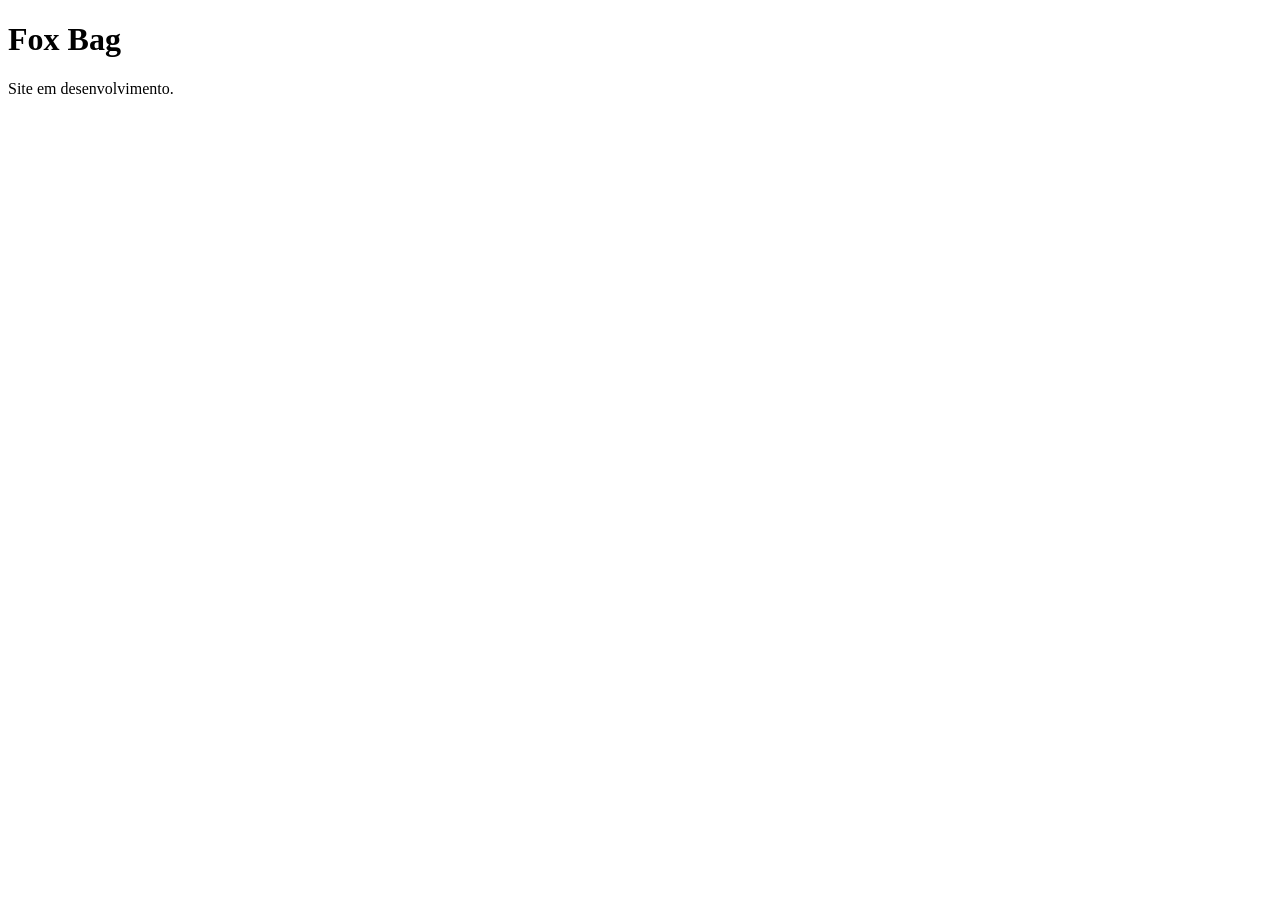
==== index.html @ 2560891e "Initialize Fox Bag website" ====
<!doctype html><html lang='pt-BR'><head><meta charset='utf-8'><meta name='viewport' content='width=device-width,initial-scale=1'><title>Fox Bag</title></head><body><h1>Fox Bag</h1><p>Site em desenvolvimento.</p></body></html>
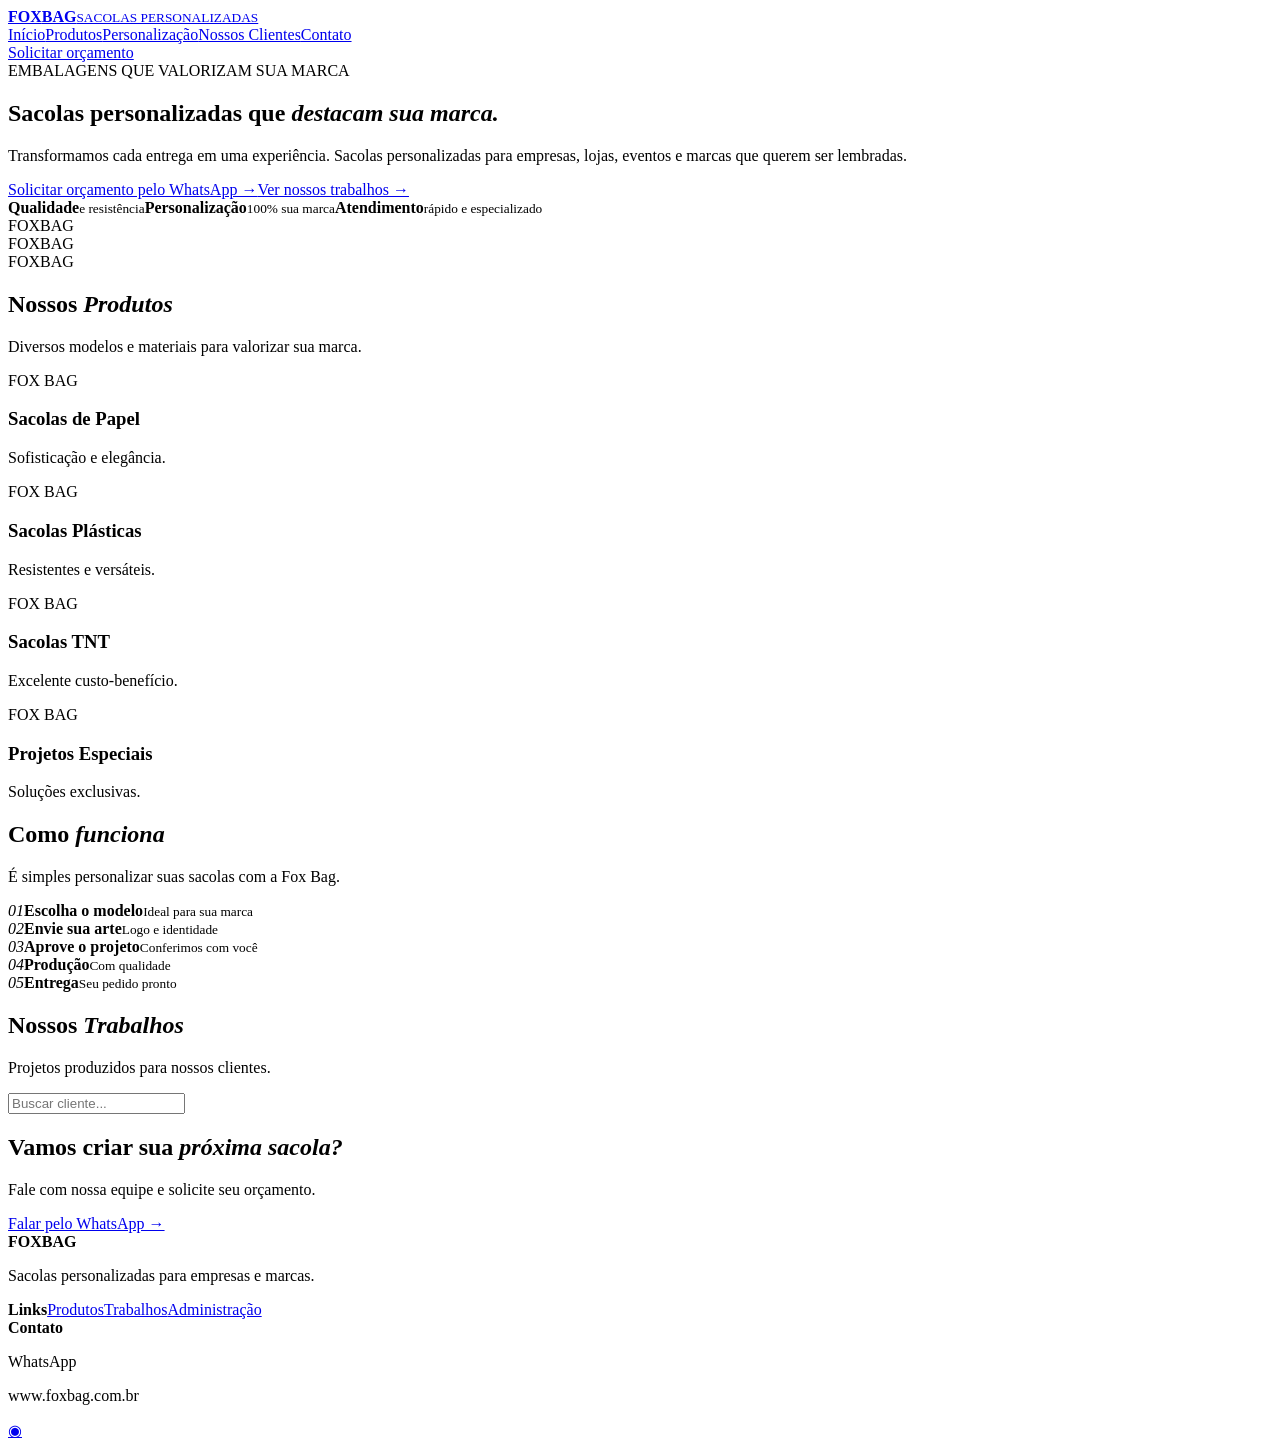
==== commit 80ae9506: "Build Fox Bag public website" ====
--- a/index.html
+++ b/index.html
@@ -1 +1 @@
-<!doctype html><html lang='pt-BR'><head><meta charset='utf-8'><meta name='viewport' content='width=device-width,initial-scale=1'><title>Fox Bag</title></head><body><h1>Fox Bag</h1><p>Site em desenvolvimento.</p></body></html>+<!doctype html><html lang="pt-BR"><head><meta charset="UTF-8"><meta name="viewport" content="width=device-width,initial-scale=1"><meta name="description" content="Fox Bag - Sacolas personalizadas"><title>Fox Bag | Sacolas Personalizadas</title><link rel="stylesheet" href="style.css"></head><body><header><a class="logo" href="#inicio"><b>FOX<span>BAG</span></b><small>SACOLAS PERSONALIZADAS</small></a><nav><a href="#inicio">Início</a><a href="#produtos">Produtos</a><a href="#processo">Personalização</a><a href="#portfolio">Nossos Clientes</a><a href="#contato">Contato</a></nav><a class="btn orange wa" href="#">Solicitar orçamento</a></header><main><section class="hero" id="inicio"><div><div class="eyebrow">EMBALAGENS QUE VALORIZAM SUA MARCA</div><h1>Sacolas personalizadas que <em>destacam sua marca.</em></h1><p>Transformamos cada entrega em uma experiência. Sacolas personalizadas para empresas, lojas, eventos e marcas que querem ser lembradas.</p><div class="actions"><a class="btn orange wa" href="#">Solicitar orçamento pelo WhatsApp →</a><a class="btn outline" href="#portfolio">Ver nossos trabalhos →</a></div><div class="features"><span><b>Qualidade</b><small>e resistência</small></span><span><b>Personalização</b><small>100% sua marca</small></span><span><b>Atendimento</b><small>rápido e especializado</small></span></div></div><div class="visual"><div class="bag kraft">FOX<span>BAG</span></div><div class="bag black">FOX<span>BAG</span></div><div class="bag white">FOX<span>BAG</span></div></div></section><section class="section" id="produtos"><h2>Nossos <em>Produtos</em></h2><p class="muted">Diversos modelos e materiais para valorizar sua marca.</p><div class="cards"><article><div class="product paper">FOX BAG</div><h3>Sacolas de Papel</h3><p>Sofisticação e elegância.</p></article><article><div class="product plastic">FOX BAG</div><h3>Sacolas Plásticas</h3><p>Resistentes e versáteis.</p></article><article><div class="product tnt">FOX BAG</div><h3>Sacolas TNT</h3><p>Excelente custo-benefício.</p></article><article><div class="product special">FOX BAG</div><h3>Projetos Especiais</h3><p>Soluções exclusivas.</p></article></div></section><section class="process" id="processo"><h2>Como <em>funciona</em></h2><p>É simples personalizar suas sacolas com a Fox Bag.</p><div class="steps"><div><i>01</i><b>Escolha o modelo</b><small>Ideal para sua marca</small></div><div><i>02</i><b>Envie sua arte</b><small>Logo e identidade</small></div><div><i>03</i><b>Aprove o projeto</b><small>Conferimos com você</small></div><div><i>04</i><b>Produção</b><small>Com qualidade</small></div><div><i>05</i><b>Entrega</b><small>Seu pedido pronto</small></div></div></section><section class="section" id="portfolio"><div class="title-row"><div><h2>Nossos <em>Trabalhos</em></h2><p class="muted">Projetos produzidos para nossos clientes.</p></div><input id="search" placeholder="Buscar cliente..."></div><div class="portfolio" id="works"></div></section><section class="cta"><div><h2>Vamos criar sua <em>próxima sacola?</em></h2><p>Fale com nossa equipe e solicite seu orçamento.</p></div><a class="btn green wa" href="#">Falar pelo WhatsApp →</a></section></main><footer id="contato"><div><div class="logo footer-logo"><b>FOX<span>BAG</span></b></div><p>Sacolas personalizadas para empresas e marcas.</p></div><div><b>Links</b><a href="#produtos">Produtos</a><a href="#portfolio">Trabalhos</a><a href="admin.html">Administração</a></div><div><b>Contato</b><p>WhatsApp</p><p>www.foxbag.com.br</p></div></footer><a class="float wa" href="#">◉</a><script src="script.js"></script></body></html>
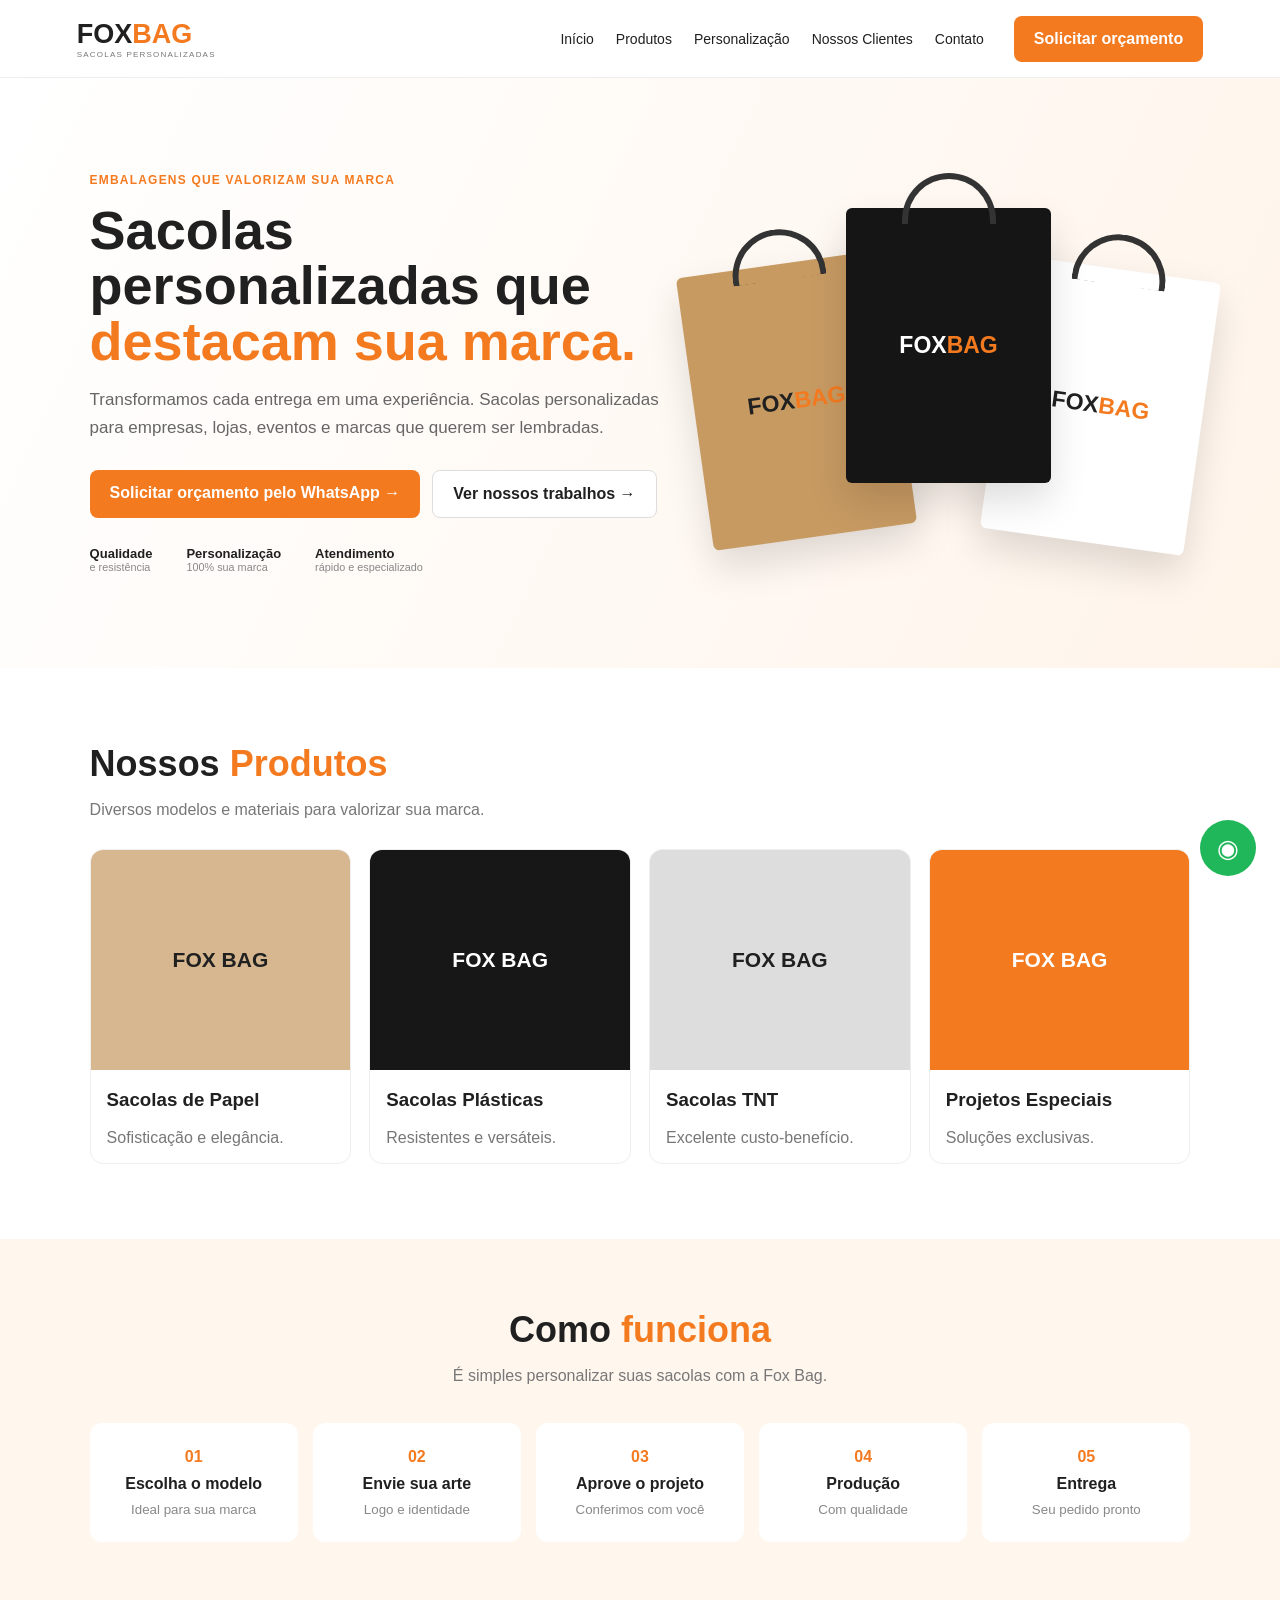
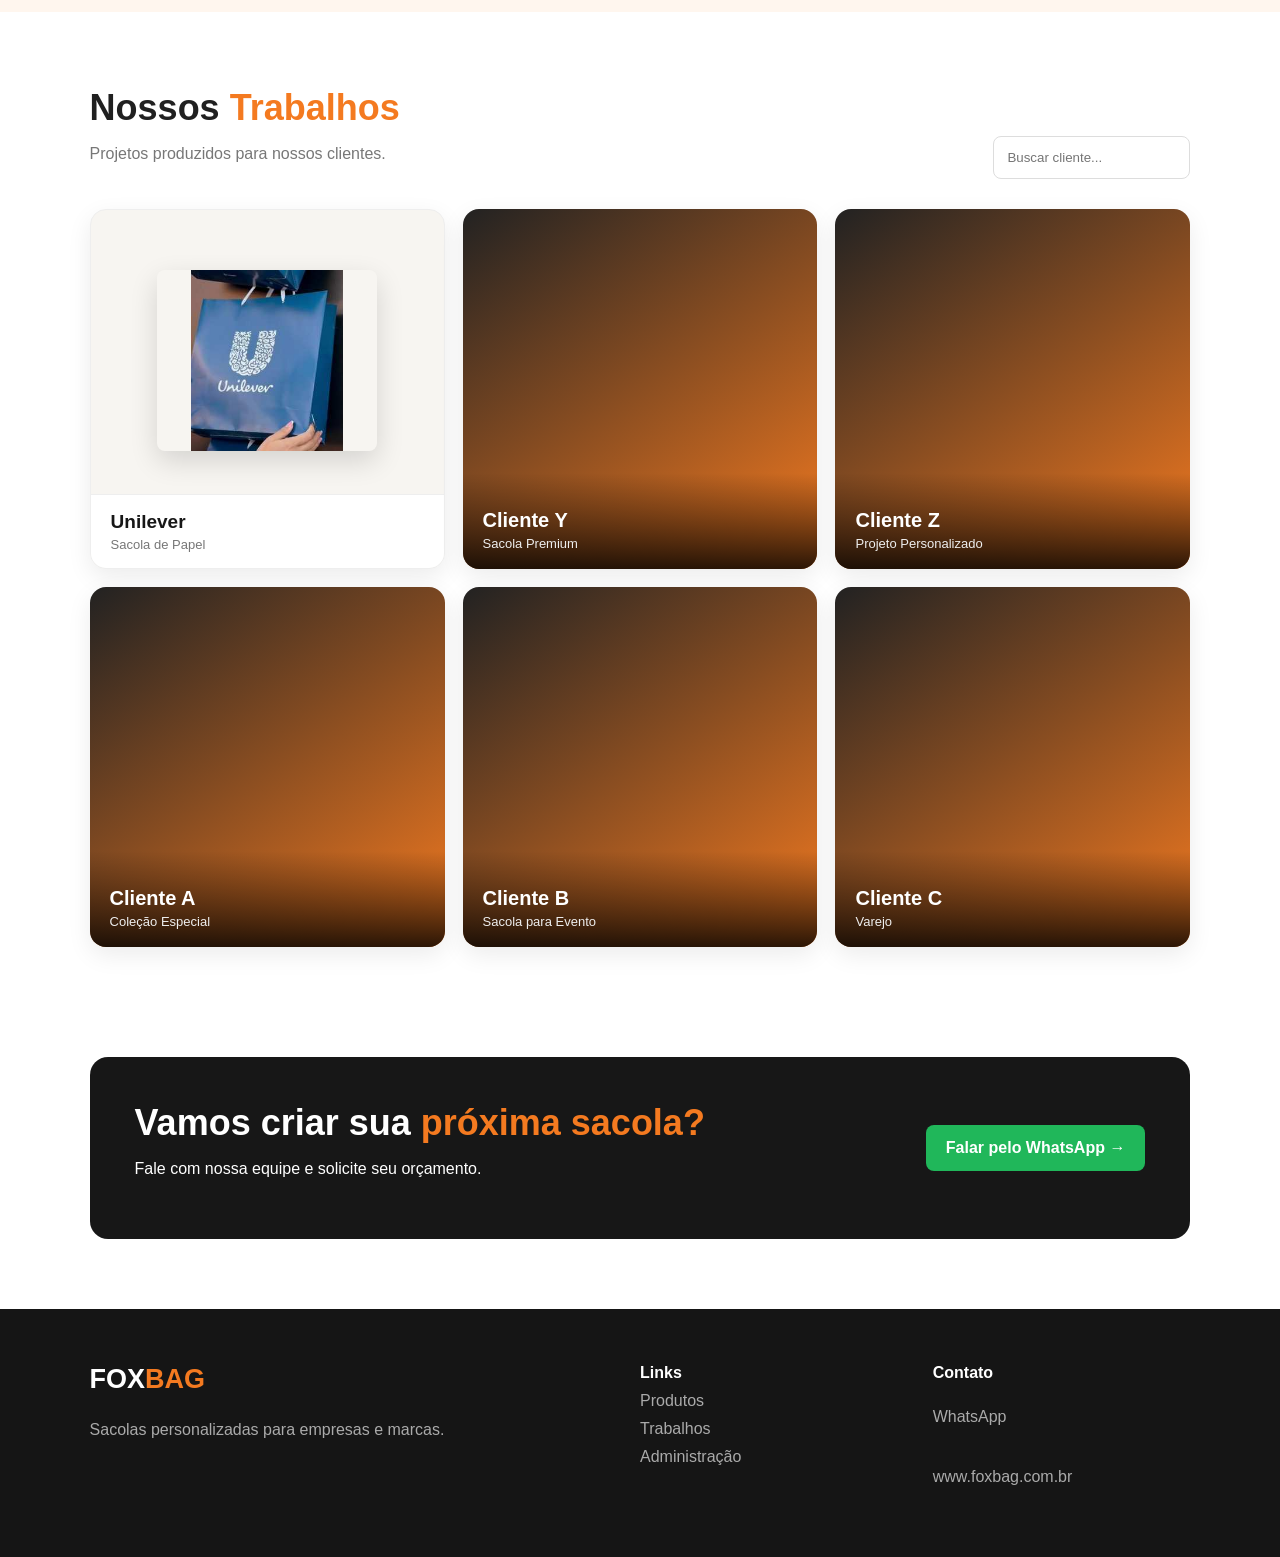
==== commit eb78e6e9: "Refresh portfolio asset cache" ====
--- a/index.html
+++ b/index.html
@@ -1 +1 @@
-<!doctype html><html lang="pt-BR"><head><meta charset="UTF-8"><meta name="viewport" content="width=device-width,initial-scale=1"><meta name="description" content="Fox Bag - Sacolas personalizadas"><title>Fox Bag | Sacolas Personalizadas</title><link rel="stylesheet" href="style.css"></head><body><header><a class="logo" href="#inicio"><b>FOX<span>BAG</span></b><small>SACOLAS PERSONALIZADAS</small></a><nav><a href="#inicio">Início</a><a href="#produtos">Produtos</a><a href="#processo">Personalização</a><a href="#portfolio">Nossos Clientes</a><a href="#contato">Contato</a></nav><a class="btn orange wa" href="#">Solicitar orçamento</a></header><main><section class="hero" id="inicio"><div><div class="eyebrow">EMBALAGENS QUE VALORIZAM SUA MARCA</div><h1>Sacolas personalizadas que <em>destacam sua marca.</em></h1><p>Transformamos cada entrega em uma experiência. Sacolas personalizadas para empresas, lojas, eventos e marcas que querem ser lembradas.</p><div class="actions"><a class="btn orange wa" href="#">Solicitar orçamento pelo WhatsApp →</a><a class="btn outline" href="#portfolio">Ver nossos trabalhos →</a></div><div class="features"><span><b>Qualidade</b><small>e resistência</small></span><span><b>Personalização</b><small>100% sua marca</small></span><span><b>Atendimento</b><small>rápido e especializado</small></span></div></div><div class="visual"><div class="bag kraft">FOX<span>BAG</span></div><div class="bag black">FOX<span>BAG</span></div><div class="bag white">FOX<span>BAG</span></div></div></section><section class="section" id="produtos"><h2>Nossos <em>Produtos</em></h2><p class="muted">Diversos modelos e materiais para valorizar sua marca.</p><div class="cards"><article><div class="product paper">FOX BAG</div><h3>Sacolas de Papel</h3><p>Sofisticação e elegância.</p></article><article><div class="product plastic">FOX BAG</div><h3>Sacolas Plásticas</h3><p>Resistentes e versáteis.</p></article><article><div class="product tnt">FOX BAG</div><h3>Sacolas TNT</h3><p>Excelente custo-benefício.</p></article><article><div class="product special">FOX BAG</div><h3>Projetos Especiais</h3><p>Soluções exclusivas.</p></article></div></section><section class="process" id="processo"><h2>Como <em>funciona</em></h2><p>É simples personalizar suas sacolas com a Fox Bag.</p><div class="steps"><div><i>01</i><b>Escolha o modelo</b><small>Ideal para sua marca</small></div><div><i>02</i><b>Envie sua arte</b><small>Logo e identidade</small></div><div><i>03</i><b>Aprove o projeto</b><small>Conferimos com você</small></div><div><i>04</i><b>Produção</b><small>Com qualidade</small></div><div><i>05</i><b>Entrega</b><small>Seu pedido pronto</small></div></div></section><section class="section" id="portfolio"><div class="title-row"><div><h2>Nossos <em>Trabalhos</em></h2><p class="muted">Projetos produzidos para nossos clientes.</p></div><input id="search" placeholder="Buscar cliente..."></div><div class="portfolio" id="works"></div></section><section class="cta"><div><h2>Vamos criar sua <em>próxima sacola?</em></h2><p>Fale com nossa equipe e solicite seu orçamento.</p></div><a class="btn green wa" href="#">Falar pelo WhatsApp →</a></section></main><footer id="contato"><div><div class="logo footer-logo"><b>FOX<span>BAG</span></b></div><p>Sacolas personalizadas para empresas e marcas.</p></div><div><b>Links</b><a href="#produtos">Produtos</a><a href="#portfolio">Trabalhos</a><a href="admin.html">Administração</a></div><div><b>Contato</b><p>WhatsApp</p><p>www.foxbag.com.br</p></div></footer><a class="float wa" href="#">◉</a><script src="script.js"></script></body></html>+<!doctype html><html lang="pt-BR"><head><meta charset="UTF-8"><meta name="viewport" content="width=device-width,initial-scale=1"><meta name="description" content="Fox Bag - Sacolas personalizadas"><title>Fox Bag | Sacolas Personalizadas</title><link rel="stylesheet" href="style.css?v=3"></head><body><header><a class="logo" href="#inicio"><b>FOX<span>BAG</span></b><small>SACOLAS PERSONALIZADAS</small></a><nav><a href="#inicio">Início</a><a href="#produtos">Produtos</a><a href="#processo">Personalização</a><a href="#portfolio">Nossos Clientes</a><a href="#contato">Contato</a></nav><a class="btn orange wa" href="#">Solicitar orçamento</a></header><main><section class="hero" id="inicio"><div><div class="eyebrow">EMBALAGENS QUE VALORIZAM SUA MARCA</div><h1>Sacolas personalizadas que <em>destacam sua marca.</em></h1><p>Transformamos cada entrega em uma experiência. Sacolas personalizadas para empresas, lojas, eventos e marcas que querem ser lembradas.</p><div class="actions"><a class="btn orange wa" href="#">Solicitar orçamento pelo WhatsApp →</a><a class="btn outline" href="#portfolio">Ver nossos trabalhos →</a></div><div class="features"><span><b>Qualidade</b><small>e resistência</small></span><span><b>Personalização</b><small>100% sua marca</small></span><span><b>Atendimento</b><small>rápido e especializado</small></span></div></div><div class="visual"><div class="bag kraft">FOX<span>BAG</span></div><div class="bag black">FOX<span>BAG</span></div><div class="bag white">FOX<span>BAG</span></div></div></section><section class="section" id="produtos"><h2>Nossos <em>Produtos</em></h2><p class="muted">Diversos modelos e materiais para valorizar sua marca.</p><div class="cards"><article><div class="product paper">FOX BAG</div><h3>Sacolas de Papel</h3><p>Sofisticação e elegância.</p></article><article><div class="product plastic">FOX BAG</div><h3>Sacolas Plásticas</h3><p>Resistentes e versáteis.</p></article><article><div class="product tnt">FOX BAG</div><h3>Sacolas TNT</h3><p>Excelente custo-benefício.</p></article><article><div class="product special">FOX BAG</div><h3>Projetos Especiais</h3><p>Soluções exclusivas.</p></article></div></section><section class="process" id="processo"><h2>Como <em>funciona</em></h2><p>É simples personalizar suas sacolas com a Fox Bag.</p><div class="steps"><div><i>01</i><b>Escolha o modelo</b><small>Ideal para sua marca</small></div><div><i>02</i><b>Envie sua arte</b><small>Logo e identidade</small></div><div><i>03</i><b>Aprove o projeto</b><small>Conferimos com você</small></div><div><i>04</i><b>Produção</b><small>Com qualidade</small></div><div><i>05</i><b>Entrega</b><small>Seu pedido pronto</small></div></div></section><section class="section" id="portfolio"><div class="title-row"><div><h2>Nossos <em>Trabalhos</em></h2><p class="muted">Projetos produzidos para nossos clientes.</p></div><input id="search" placeholder="Buscar cliente..."></div><div class="portfolio" id="works"></div></section><section class="cta"><div><h2>Vamos criar sua <em>próxima sacola?</em></h2><p>Fale com nossa equipe e solicite seu orçamento.</p></div><a class="btn green wa" href="#">Falar pelo WhatsApp →</a></section></main><footer id="contato"><div><div class="logo footer-logo"><b>FOX<span>BAG</span></b></div><p>Sacolas personalizadas para empresas e marcas.</p></div><div><b>Links</b><a href="#produtos">Produtos</a><a href="#portfolio">Trabalhos</a><a href="admin.html">Administração</a></div><div><b>Contato</b><p>WhatsApp</p><p>www.foxbag.com.br</p></div></footer><a class="float wa" href="#">◉</a><script src="script.js?v=3"></script></body></html>
--- a/style.css
+++ b/style.css
@@ -0,0 +1,3 @@
+*{box-sizing:border-box}html{scroll-behavior:smooth}body{margin:0;font-family:Arial,sans-serif;color:#202020}a{text-decoration:none;color:inherit}header{height:78px;padding:0 6%;display:flex;align-items:center;gap:30px;border-bottom:1px solid #eee;position:sticky;top:0;background:#fff;z-index:20}.logo{display:flex;flex-direction:column;margin-right:auto}.logo b{font-size:27px}.logo span,h1 em,h2 em{color:#f47a20;font-style:normal}.logo small{font-size:8px;letter-spacing:1.2px;color:#777}nav{display:flex;gap:22px;font-size:14px}.btn{display:inline-block;padding:14px 20px;border-radius:8px;font-weight:700}.orange{background:#f47a20;color:#fff}.outline{border:1px solid #ddd;background:#fff}.hero{min-height:590px;padding:70px 7%;display:grid;grid-template-columns:1.08fr .92fr;align-items:center;background:linear-gradient(115deg,#fff,#fff4ea)}.eyebrow{font-size:12px;font-weight:800;letter-spacing:1.2px;color:#f47a20}.hero h1{font-size:54px;line-height:1.03;margin:16px 0}.hero p{max-width:610px;color:#666;line-height:1.65;font-size:17px}.actions{display:flex;gap:12px;margin:28px 0}.features{display:flex;gap:34px;flex-wrap:wrap}.features span{display:grid;font-size:13px}.features small{color:#888}.visual{height:420px;position:relative}.bag{position:absolute;width:205px;height:275px;border-radius:6px;box-shadow:0 18px 38px #0002;display:flex;align-items:center;justify-content:center;font-weight:900;font-size:23px}.bag:before{content:"";position:absolute;width:82px;height:45px;border:6px solid #333;border-bottom:0;border-radius:50px 50px 0 0;top:-35px}.bag span{color:#f47a20}.kraft{background:#c79a62;left:2%;top:100px;transform:rotate(-8deg)}.black{background:#151515;color:#fff;left:32%;top:45px;z-index:2}.white{background:#fff;left:62%;top:105px;transform:rotate(8deg)}.section{padding:75px 7%}.section h2,.process h2,.cta h2{font-size:36px;margin:0 0 10px}.muted,.cards p,.process>p{color:#777}.cards{display:grid;grid-template-columns:repeat(4,1fr);gap:18px;margin-top:30px}.cards article{border:1px solid #eee;border-radius:13px;overflow:hidden}.cards h3,.cards p{padding:0 16px}.product{height:220px;display:grid;place-items:center;font-size:21px;font-weight:900}.paper{background:#d6b78f}.plastic{background:#171717;color:#fff}.tnt{background:#ddd}.special{background:#f47a20;color:#fff}.process{padding:70px 7%;text-align:center;background:#fff6ee}.steps{display:grid;grid-template-columns:repeat(5,1fr);gap:15px;margin-top:38px}.steps div{background:#fff;padding:25px 14px;border-radius:12px;display:grid;gap:9px}.steps i{font-style:normal;color:#f47a20;font-weight:900}.steps small{color:#888}.title-row{display:flex;align-items:end;justify-content:space-between}.title-row input{padding:13px;border:1px solid #ddd;border-radius:8px}.portfolio{display:grid;grid-template-columns:repeat(3,1fr);gap:18px;margin-top:30px}.work{height:360px;padding:22px;border-radius:16px;display:flex;align-items:end;color:#fff;font-size:20px;font-weight:800;background:linear-gradient(145deg,#222,#f47a20);overflow:hidden;position:relative;box-shadow:0 8px 24px rgba(0,0,0,.08)}.work-photo{padding:18px 18px 82px;background:#f7f4ef;border:1px solid #eee;display:block}.work-photo img{width:100%;height:100%;object-fit:contain;object-position:center;display:block;border-radius:10px}.work-photo .work-caption{position:absolute;left:0;right:0;bottom:0;height:74px;padding:15px 20px;background:#fff;color:#202020;display:grid;align-content:center;gap:4px;border-top:1px solid #eee}.work-caption{position:absolute;left:0;right:0;bottom:0;padding:36px 20px 18px;background:linear-gradient(transparent,rgba(0,0,0,.82));display:grid;gap:4px}.work-caption small{font-size:13px;font-weight:500;color:#eee}.work-photo .work-caption small{color:#777}.cta{margin:35px 7% 70px;padding:45px;border-radius:18px;background:#171717;color:#fff;display:flex;align-items:center;justify-content:space-between}.green{background:#20b75a;color:#fff}footer{padding:55px 7%;background:#151515;color:#aaa;display:grid;grid-template-columns:2fr 1fr 1fr;gap:35px}footer>div{display:grid;gap:10px;align-content:start}footer b{color:#fff}.float{position:fixed;right:24px;bottom:24px;width:56px;height:56px;border-radius:50%;background:#20b75a;color:#fff;display:grid;place-items:center;font-size:25px}@media(max-width:900px){nav,header>.btn{display:none}.hero{grid-template-columns:1fr}.hero h1{font-size:42px}.visual{height:380px}.cards{grid-template-columns:1fr 1fr}.steps{grid-template-columns:1fr 1fr}.portfolio{grid-template-columns:1fr 1fr}}@media(max-width:560px){.hero{padding:48px 6%}.hero h1{font-size:35px}.actions{flex-direction:column}.visual{transform:scale(.72);transform-origin:left top;height:300px}.cards,.steps,.portfolio,footer{grid-template-columns:1fr}.title-row{align-items:start;flex-direction:column;gap:15px}.cta{flex-direction:column;align-items:flex-start;gap:20px}}
+/* Portfolio product presentation v3 */
+.work-photo{background:#f7f5f1!important;padding:24px 24px 82px!important;display:flex!important;align-items:center!important;justify-content:center!important}.work-photo img{width:72%!important;height:72%!important;object-fit:contain!important;object-position:center!important;border-radius:8px!important;box-shadow:0 10px 28px rgba(0,0,0,.14)!important}.work-photo .work-caption{height:74px!important;background:#fff!important;padding:14px 20px!important}.work-photo .work-caption b{font-size:19px!important;color:#171717!important}.work-photo .work-caption small{color:#777!important}
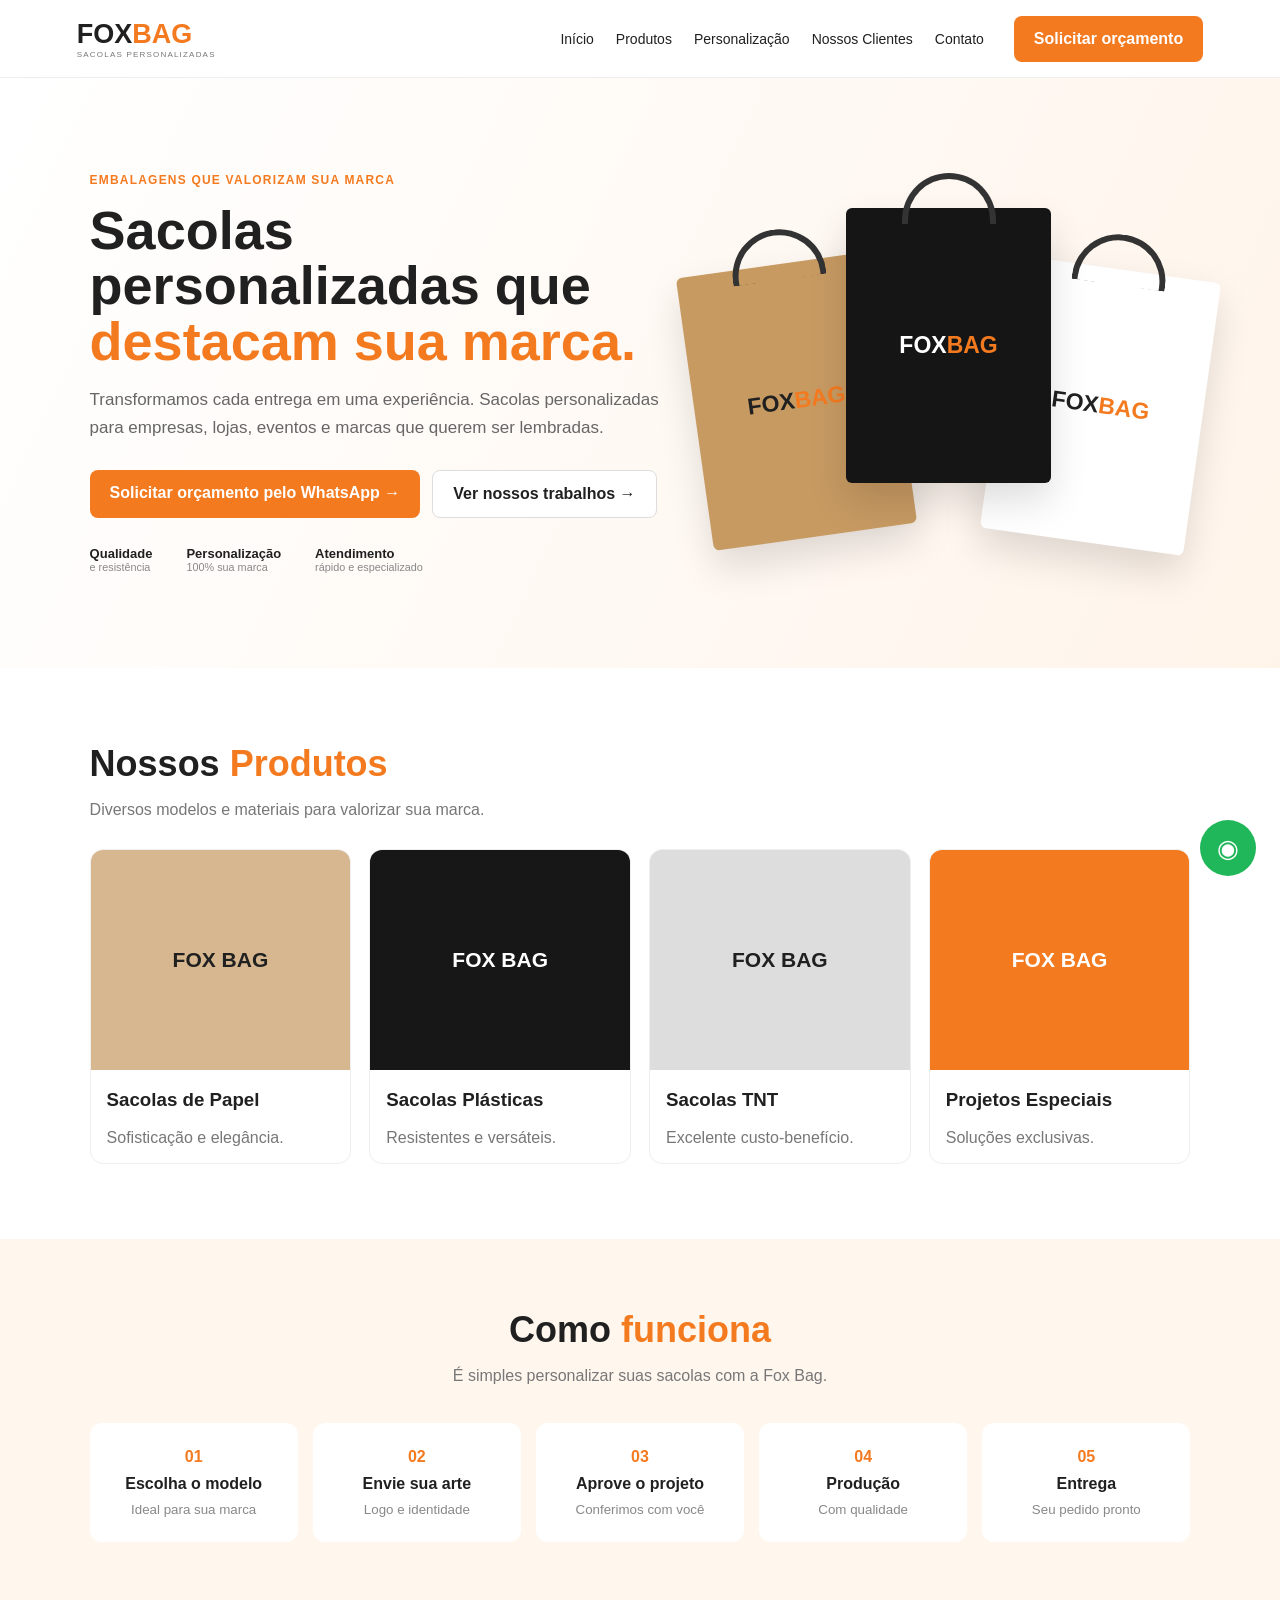
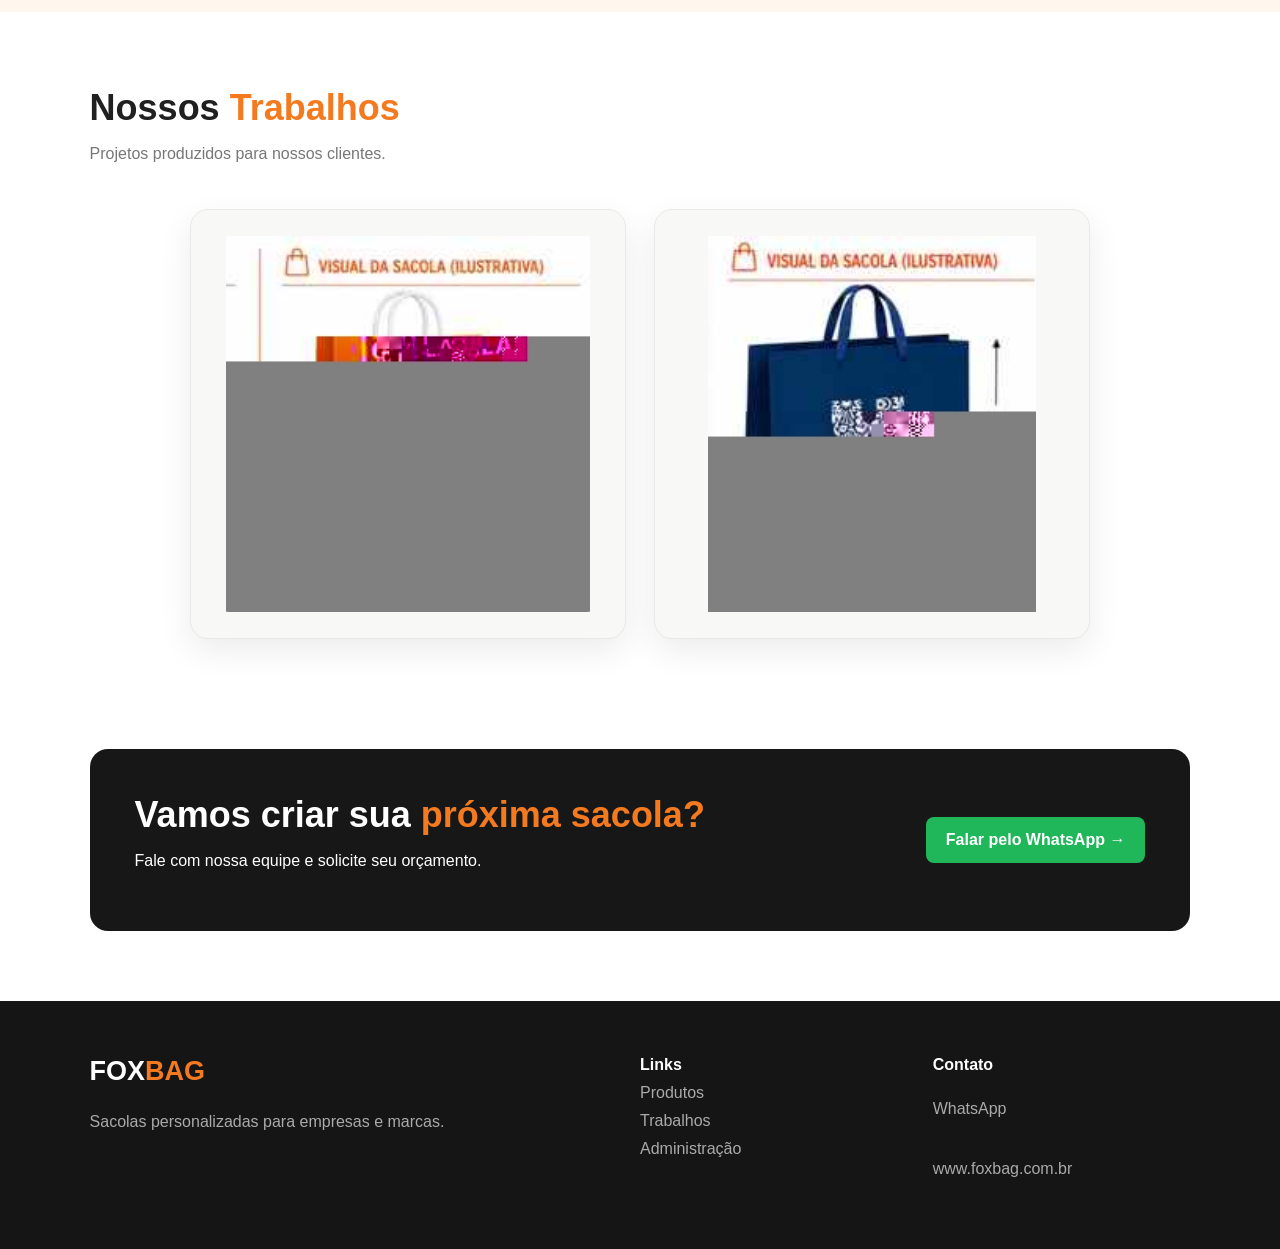
==== commit c52abd08: "Refresh portfolio gallery assets" ====
--- a/index.html
+++ b/index.html
@@ -1 +1 @@
-<!doctype html><html lang="pt-BR"><head><meta charset="UTF-8"><meta name="viewport" content="width=device-width,initial-scale=1"><meta name="description" content="Fox Bag - Sacolas personalizadas"><title>Fox Bag | Sacolas Personalizadas</title><link rel="stylesheet" href="style.css?v=3"></head><body><header><a class="logo" href="#inicio"><b>FOX<span>BAG</span></b><small>SACOLAS PERSONALIZADAS</small></a><nav><a href="#inicio">Início</a><a href="#produtos">Produtos</a><a href="#processo">Personalização</a><a href="#portfolio">Nossos Clientes</a><a href="#contato">Contato</a></nav><a class="btn orange wa" href="#">Solicitar orçamento</a></header><main><section class="hero" id="inicio"><div><div class="eyebrow">EMBALAGENS QUE VALORIZAM SUA MARCA</div><h1>Sacolas personalizadas que <em>destacam sua marca.</em></h1><p>Transformamos cada entrega em uma experiência. Sacolas personalizadas para empresas, lojas, eventos e marcas que querem ser lembradas.</p><div class="actions"><a class="btn orange wa" href="#">Solicitar orçamento pelo WhatsApp →</a><a class="btn outline" href="#portfolio">Ver nossos trabalhos →</a></div><div class="features"><span><b>Qualidade</b><small>e resistência</small></span><span><b>Personalização</b><small>100% sua marca</small></span><span><b>Atendimento</b><small>rápido e especializado</small></span></div></div><div class="visual"><div class="bag kraft">FOX<span>BAG</span></div><div class="bag black">FOX<span>BAG</span></div><div class="bag white">FOX<span>BAG</span></div></div></section><section class="section" id="produtos"><h2>Nossos <em>Produtos</em></h2><p class="muted">Diversos modelos e materiais para valorizar sua marca.</p><div class="cards"><article><div class="product paper">FOX BAG</div><h3>Sacolas de Papel</h3><p>Sofisticação e elegância.</p></article><article><div class="product plastic">FOX BAG</div><h3>Sacolas Plásticas</h3><p>Resistentes e versáteis.</p></article><article><div class="product tnt">FOX BAG</div><h3>Sacolas TNT</h3><p>Excelente custo-benefício.</p></article><article><div class="product special">FOX BAG</div><h3>Projetos Especiais</h3><p>Soluções exclusivas.</p></article></div></section><section class="process" id="processo"><h2>Como <em>funciona</em></h2><p>É simples personalizar suas sacolas com a Fox Bag.</p><div class="steps"><div><i>01</i><b>Escolha o modelo</b><small>Ideal para sua marca</small></div><div><i>02</i><b>Envie sua arte</b><small>Logo e identidade</small></div><div><i>03</i><b>Aprove o projeto</b><small>Conferimos com você</small></div><div><i>04</i><b>Produção</b><small>Com qualidade</small></div><div><i>05</i><b>Entrega</b><small>Seu pedido pronto</small></div></div></section><section class="section" id="portfolio"><div class="title-row"><div><h2>Nossos <em>Trabalhos</em></h2><p class="muted">Projetos produzidos para nossos clientes.</p></div><input id="search" placeholder="Buscar cliente..."></div><div class="portfolio" id="works"></div></section><section class="cta"><div><h2>Vamos criar sua <em>próxima sacola?</em></h2><p>Fale com nossa equipe e solicite seu orçamento.</p></div><a class="btn green wa" href="#">Falar pelo WhatsApp →</a></section></main><footer id="contato"><div><div class="logo footer-logo"><b>FOX<span>BAG</span></b></div><p>Sacolas personalizadas para empresas e marcas.</p></div><div><b>Links</b><a href="#produtos">Produtos</a><a href="#portfolio">Trabalhos</a><a href="admin.html">Administração</a></div><div><b>Contato</b><p>WhatsApp</p><p>www.foxbag.com.br</p></div></footer><a class="float wa" href="#">◉</a><script src="script.js?v=3"></script></body></html>+<!doctype html><html lang="pt-BR"><head><meta charset="UTF-8"><meta name="viewport" content="width=device-width,initial-scale=1"><meta name="description" content="Fox Bag - Sacolas personalizadas"><title>Fox Bag | Sacolas Personalizadas</title><link rel="stylesheet" href="style.css?v=4"></head><body><header><a class="logo" href="#inicio"><b>FOX<span>BAG</span></b><small>SACOLAS PERSONALIZADAS</small></a><nav><a href="#inicio">Início</a><a href="#produtos">Produtos</a><a href="#processo">Personalização</a><a href="#portfolio">Nossos Clientes</a><a href="#contato">Contato</a></nav><a class="btn orange wa" href="#">Solicitar orçamento</a></header><main><section class="hero" id="inicio"><div><div class="eyebrow">EMBALAGENS QUE VALORIZAM SUA MARCA</div><h1>Sacolas personalizadas que <em>destacam sua marca.</em></h1><p>Transformamos cada entrega em uma experiência. Sacolas personalizadas para empresas, lojas, eventos e marcas que querem ser lembradas.</p><div class="actions"><a class="btn orange wa" href="#">Solicitar orçamento pelo WhatsApp →</a><a class="btn outline" href="#portfolio">Ver nossos trabalhos →</a></div><div class="features"><span><b>Qualidade</b><small>e resistência</small></span><span><b>Personalização</b><small>100% sua marca</small></span><span><b>Atendimento</b><small>rápido e especializado</small></span></div></div><div class="visual"><div class="bag kraft">FOX<span>BAG</span></div><div class="bag black">FOX<span>BAG</span></div><div class="bag white">FOX<span>BAG</span></div></div></section><section class="section" id="produtos"><h2>Nossos <em>Produtos</em></h2><p class="muted">Diversos modelos e materiais para valorizar sua marca.</p><div class="cards"><article><div class="product paper">FOX BAG</div><h3>Sacolas de Papel</h3><p>Sofisticação e elegância.</p></article><article><div class="product plastic">FOX BAG</div><h3>Sacolas Plásticas</h3><p>Resistentes e versáteis.</p></article><article><div class="product tnt">FOX BAG</div><h3>Sacolas TNT</h3><p>Excelente custo-benefício.</p></article><article><div class="product special">FOX BAG</div><h3>Projetos Especiais</h3><p>Soluções exclusivas.</p></article></div></section><section class="process" id="processo"><h2>Como <em>funciona</em></h2><p>É simples personalizar suas sacolas com a Fox Bag.</p><div class="steps"><div><i>01</i><b>Escolha o modelo</b><small>Ideal para sua marca</small></div><div><i>02</i><b>Envie sua arte</b><small>Logo e identidade</small></div><div><i>03</i><b>Aprove o projeto</b><small>Conferimos com você</small></div><div><i>04</i><b>Produção</b><small>Com qualidade</small></div><div><i>05</i><b>Entrega</b><small>Seu pedido pronto</small></div></div></section><section class="section" id="portfolio"><div class="title-row"><div><h2>Nossos <em>Trabalhos</em></h2><p class="muted">Projetos produzidos para nossos clientes.</p></div><input id="search" placeholder="Buscar cliente..."></div><div class="portfolio" id="works"></div></section><section class="cta"><div><h2>Vamos criar sua <em>próxima sacola?</em></h2><p>Fale com nossa equipe e solicite seu orçamento.</p></div><a class="btn green wa" href="#">Falar pelo WhatsApp →</a></section></main><footer id="contato"><div><div class="logo footer-logo"><b>FOX<span>BAG</span></b></div><p>Sacolas personalizadas para empresas e marcas.</p></div><div><b>Links</b><a href="#produtos">Produtos</a><a href="#portfolio">Trabalhos</a><a href="admin.html">Administração</a></div><div><b>Contato</b><p>WhatsApp</p><p>www.foxbag.com.br</p></div></footer><a class="float wa" href="#">◉</a><script src="script.js?v=4"></script></body></html>
--- a/style.css
+++ b/style.css
@@ -1,3 +1,6 @@
 *{box-sizing:border-box}html{scroll-behavior:smooth}body{margin:0;font-family:Arial,sans-serif;color:#202020}a{text-decoration:none;color:inherit}header{height:78px;padding:0 6%;display:flex;align-items:center;gap:30px;border-bottom:1px solid #eee;position:sticky;top:0;background:#fff;z-index:20}.logo{display:flex;flex-direction:column;margin-right:auto}.logo b{font-size:27px}.logo span,h1 em,h2 em{color:#f47a20;font-style:normal}.logo small{font-size:8px;letter-spacing:1.2px;color:#777}nav{display:flex;gap:22px;font-size:14px}.btn{display:inline-block;padding:14px 20px;border-radius:8px;font-weight:700}.orange{background:#f47a20;color:#fff}.outline{border:1px solid #ddd;background:#fff}.hero{min-height:590px;padding:70px 7%;display:grid;grid-template-columns:1.08fr .92fr;align-items:center;background:linear-gradient(115deg,#fff,#fff4ea)}.eyebrow{font-size:12px;font-weight:800;letter-spacing:1.2px;color:#f47a20}.hero h1{font-size:54px;line-height:1.03;margin:16px 0}.hero p{max-width:610px;color:#666;line-height:1.65;font-size:17px}.actions{display:flex;gap:12px;margin:28px 0}.features{display:flex;gap:34px;flex-wrap:wrap}.features span{display:grid;font-size:13px}.features small{color:#888}.visual{height:420px;position:relative}.bag{position:absolute;width:205px;height:275px;border-radius:6px;box-shadow:0 18px 38px #0002;display:flex;align-items:center;justify-content:center;font-weight:900;font-size:23px}.bag:before{content:"";position:absolute;width:82px;height:45px;border:6px solid #333;border-bottom:0;border-radius:50px 50px 0 0;top:-35px}.bag span{color:#f47a20}.kraft{background:#c79a62;left:2%;top:100px;transform:rotate(-8deg)}.black{background:#151515;color:#fff;left:32%;top:45px;z-index:2}.white{background:#fff;left:62%;top:105px;transform:rotate(8deg)}.section{padding:75px 7%}.section h2,.process h2,.cta h2{font-size:36px;margin:0 0 10px}.muted,.cards p,.process>p{color:#777}.cards{display:grid;grid-template-columns:repeat(4,1fr);gap:18px;margin-top:30px}.cards article{border:1px solid #eee;border-radius:13px;overflow:hidden}.cards h3,.cards p{padding:0 16px}.product{height:220px;display:grid;place-items:center;font-size:21px;font-weight:900}.paper{background:#d6b78f}.plastic{background:#171717;color:#fff}.tnt{background:#ddd}.special{background:#f47a20;color:#fff}.process{padding:70px 7%;text-align:center;background:#fff6ee}.steps{display:grid;grid-template-columns:repeat(5,1fr);gap:15px;margin-top:38px}.steps div{background:#fff;padding:25px 14px;border-radius:12px;display:grid;gap:9px}.steps i{font-style:normal;color:#f47a20;font-weight:900}.steps small{color:#888}.title-row{display:flex;align-items:end;justify-content:space-between}.title-row input{padding:13px;border:1px solid #ddd;border-radius:8px}.portfolio{display:grid;grid-template-columns:repeat(3,1fr);gap:18px;margin-top:30px}.work{height:360px;padding:22px;border-radius:16px;display:flex;align-items:end;color:#fff;font-size:20px;font-weight:800;background:linear-gradient(145deg,#222,#f47a20);overflow:hidden;position:relative;box-shadow:0 8px 24px rgba(0,0,0,.08)}.work-photo{padding:18px 18px 82px;background:#f7f4ef;border:1px solid #eee;display:block}.work-photo img{width:100%;height:100%;object-fit:contain;object-position:center;display:block;border-radius:10px}.work-photo .work-caption{position:absolute;left:0;right:0;bottom:0;height:74px;padding:15px 20px;background:#fff;color:#202020;display:grid;align-content:center;gap:4px;border-top:1px solid #eee}.work-caption{position:absolute;left:0;right:0;bottom:0;padding:36px 20px 18px;background:linear-gradient(transparent,rgba(0,0,0,.82));display:grid;gap:4px}.work-caption small{font-size:13px;font-weight:500;color:#eee}.work-photo .work-caption small{color:#777}.cta{margin:35px 7% 70px;padding:45px;border-radius:18px;background:#171717;color:#fff;display:flex;align-items:center;justify-content:space-between}.green{background:#20b75a;color:#fff}footer{padding:55px 7%;background:#151515;color:#aaa;display:grid;grid-template-columns:2fr 1fr 1fr;gap:35px}footer>div{display:grid;gap:10px;align-content:start}footer b{color:#fff}.float{position:fixed;right:24px;bottom:24px;width:56px;height:56px;border-radius:50%;background:#20b75a;color:#fff;display:grid;place-items:center;font-size:25px}@media(max-width:900px){nav,header>.btn{display:none}.hero{grid-template-columns:1fr}.hero h1{font-size:42px}.visual{height:380px}.cards{grid-template-columns:1fr 1fr}.steps{grid-template-columns:1fr 1fr}.portfolio{grid-template-columns:1fr 1fr}}@media(max-width:560px){.hero{padding:48px 6%}.hero h1{font-size:35px}.actions{flex-direction:column}.visual{transform:scale(.72);transform-origin:left top;height:300px}.cards,.steps,.portfolio,footer{grid-template-columns:1fr}.title-row{align-items:start;flex-direction:column;gap:15px}.cta{flex-direction:column;align-items:flex-start;gap:20px}}
 /* Portfolio product presentation v3 */
 .work-photo{background:#f7f5f1!important;padding:24px 24px 82px!important;display:flex!important;align-items:center!important;justify-content:center!important}.work-photo img{width:72%!important;height:72%!important;object-fit:contain!important;object-position:center!important;border-radius:8px!important;box-shadow:0 10px 28px rgba(0,0,0,.14)!important}.work-photo .work-caption{height:74px!important;background:#fff!important;padding:14px 20px!important}.work-photo .work-caption b{font-size:19px!important;color:#171717!important}.work-photo .work-caption small{color:#777!important}
+
+/* Clean visual portfolio */
+.portfolio{grid-template-columns:repeat(2,minmax(0,1fr));max-width:900px;margin-left:auto;margin-right:auto;gap:28px}.clean-card{height:430px!important;padding:26px!important;background:#f8f8f6!important;border:1px solid #e9e9e6!important;border-radius:18px!important;box-shadow:0 12px 34px rgba(0,0,0,.08)!important;display:flex!important;align-items:center!important;justify-content:center!important}.clean-card img{width:100%!important;height:100%!important;object-fit:contain!important;object-position:center!important;border-radius:12px!important;box-shadow:none!important}.clean-card .work-caption{display:none!important}@media(max-width:700px){.portfolio{grid-template-columns:1fr}.clean-card{height:390px!important}}
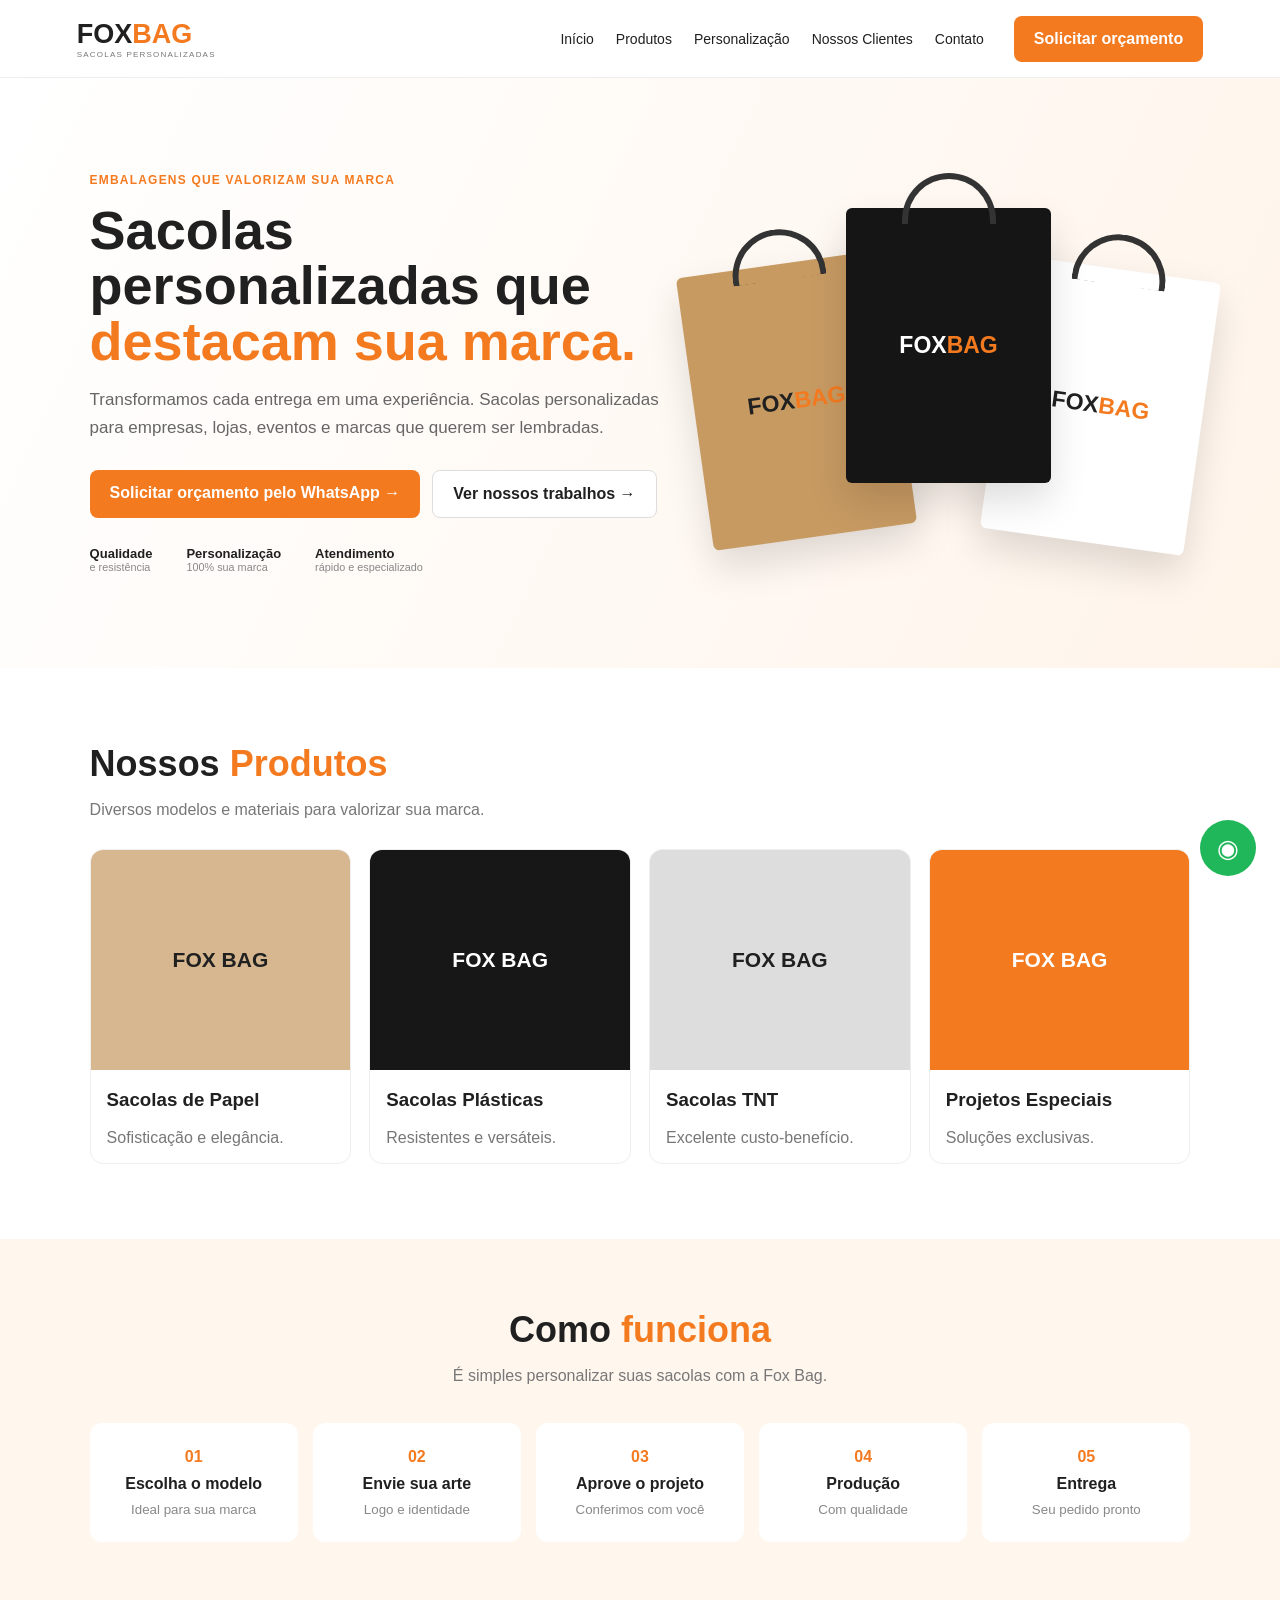
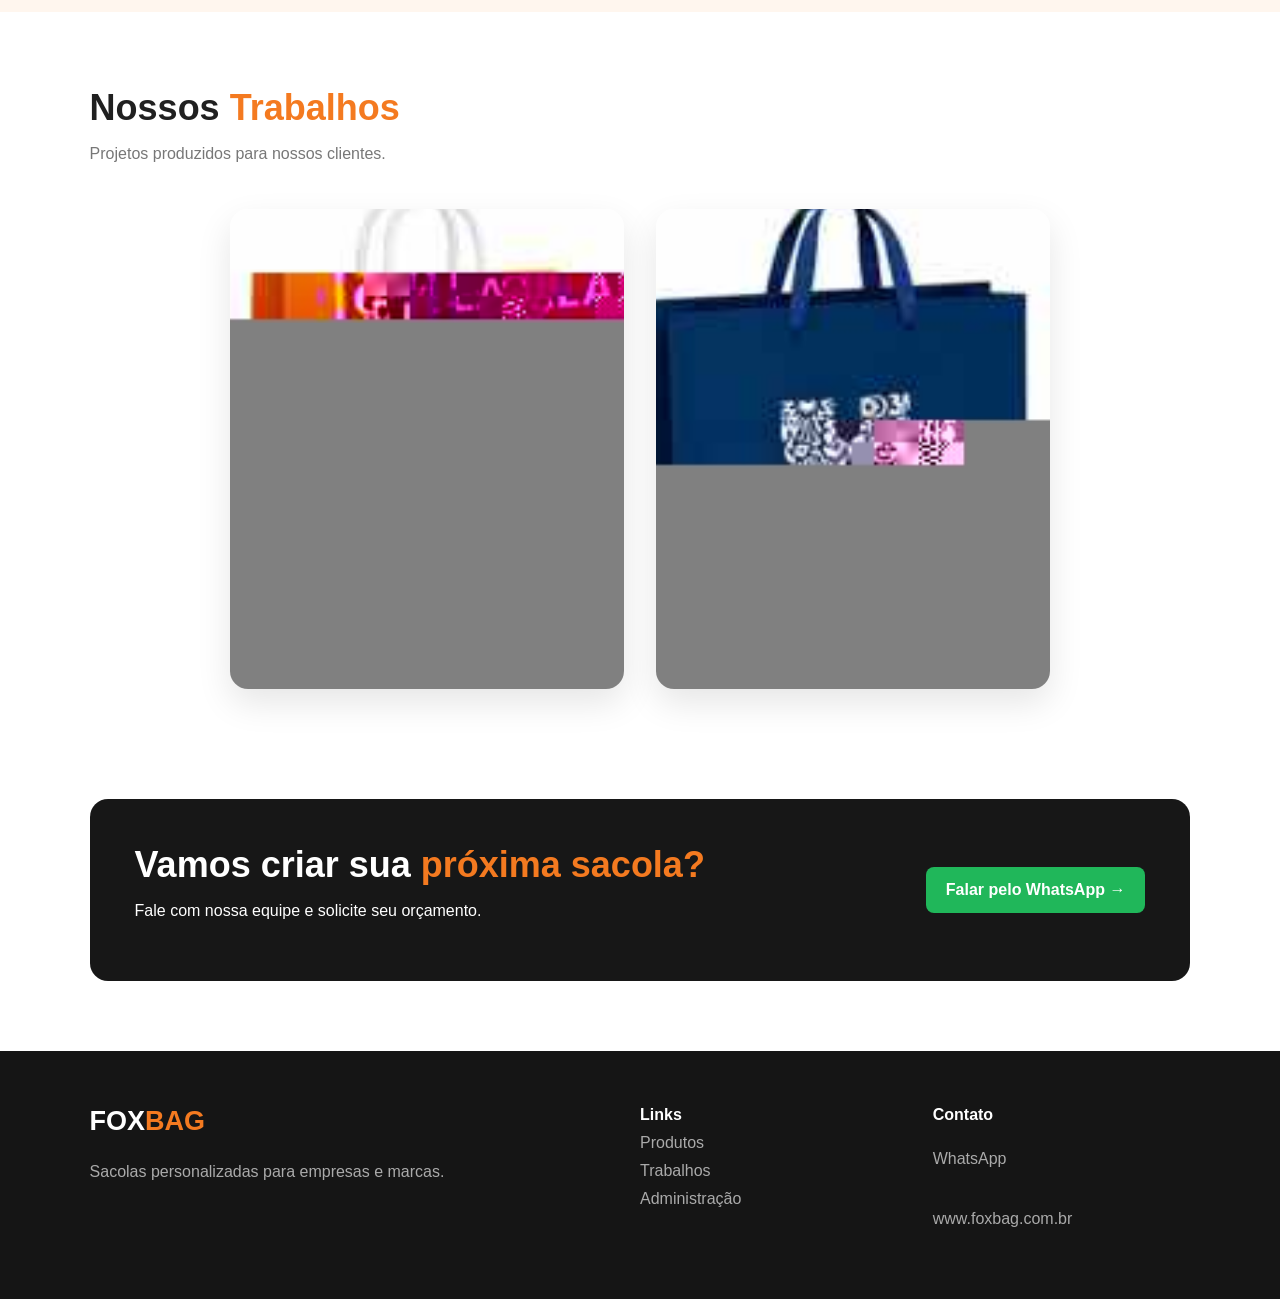
==== commit 35b7fce6: "Refresh cleaned portfolio layout" ====
--- a/index.html
+++ b/index.html
@@ -1 +1 @@
-<!doctype html><html lang="pt-BR"><head><meta charset="UTF-8"><meta name="viewport" content="width=device-width,initial-scale=1"><meta name="description" content="Fox Bag - Sacolas personalizadas"><title>Fox Bag | Sacolas Personalizadas</title><link rel="stylesheet" href="style.css?v=4"></head><body><header><a class="logo" href="#inicio"><b>FOX<span>BAG</span></b><small>SACOLAS PERSONALIZADAS</small></a><nav><a href="#inicio">Início</a><a href="#produtos">Produtos</a><a href="#processo">Personalização</a><a href="#portfolio">Nossos Clientes</a><a href="#contato">Contato</a></nav><a class="btn orange wa" href="#">Solicitar orçamento</a></header><main><section class="hero" id="inicio"><div><div class="eyebrow">EMBALAGENS QUE VALORIZAM SUA MARCA</div><h1>Sacolas personalizadas que <em>destacam sua marca.</em></h1><p>Transformamos cada entrega em uma experiência. Sacolas personalizadas para empresas, lojas, eventos e marcas que querem ser lembradas.</p><div class="actions"><a class="btn orange wa" href="#">Solicitar orçamento pelo WhatsApp →</a><a class="btn outline" href="#portfolio">Ver nossos trabalhos →</a></div><div class="features"><span><b>Qualidade</b><small>e resistência</small></span><span><b>Personalização</b><small>100% sua marca</small></span><span><b>Atendimento</b><small>rápido e especializado</small></span></div></div><div class="visual"><div class="bag kraft">FOX<span>BAG</span></div><div class="bag black">FOX<span>BAG</span></div><div class="bag white">FOX<span>BAG</span></div></div></section><section class="section" id="produtos"><h2>Nossos <em>Produtos</em></h2><p class="muted">Diversos modelos e materiais para valorizar sua marca.</p><div class="cards"><article><div class="product paper">FOX BAG</div><h3>Sacolas de Papel</h3><p>Sofisticação e elegância.</p></article><article><div class="product plastic">FOX BAG</div><h3>Sacolas Plásticas</h3><p>Resistentes e versáteis.</p></article><article><div class="product tnt">FOX BAG</div><h3>Sacolas TNT</h3><p>Excelente custo-benefício.</p></article><article><div class="product special">FOX BAG</div><h3>Projetos Especiais</h3><p>Soluções exclusivas.</p></article></div></section><section class="process" id="processo"><h2>Como <em>funciona</em></h2><p>É simples personalizar suas sacolas com a Fox Bag.</p><div class="steps"><div><i>01</i><b>Escolha o modelo</b><small>Ideal para sua marca</small></div><div><i>02</i><b>Envie sua arte</b><small>Logo e identidade</small></div><div><i>03</i><b>Aprove o projeto</b><small>Conferimos com você</small></div><div><i>04</i><b>Produção</b><small>Com qualidade</small></div><div><i>05</i><b>Entrega</b><small>Seu pedido pronto</small></div></div></section><section class="section" id="portfolio"><div class="title-row"><div><h2>Nossos <em>Trabalhos</em></h2><p class="muted">Projetos produzidos para nossos clientes.</p></div><input id="search" placeholder="Buscar cliente..."></div><div class="portfolio" id="works"></div></section><section class="cta"><div><h2>Vamos criar sua <em>próxima sacola?</em></h2><p>Fale com nossa equipe e solicite seu orçamento.</p></div><a class="btn green wa" href="#">Falar pelo WhatsApp →</a></section></main><footer id="contato"><div><div class="logo footer-logo"><b>FOX<span>BAG</span></b></div><p>Sacolas personalizadas para empresas e marcas.</p></div><div><b>Links</b><a href="#produtos">Produtos</a><a href="#portfolio">Trabalhos</a><a href="admin.html">Administração</a></div><div><b>Contato</b><p>WhatsApp</p><p>www.foxbag.com.br</p></div></footer><a class="float wa" href="#">◉</a><script src="script.js?v=4"></script></body></html>+<!doctype html><html lang="pt-BR"><head><meta charset="UTF-8"><meta name="viewport" content="width=device-width,initial-scale=1"><meta name="description" content="Fox Bag - Sacolas personalizadas"><title>Fox Bag | Sacolas Personalizadas</title><link rel="stylesheet" href="style.css?v=5"></head><body><header><a class="logo" href="#inicio"><b>FOX<span>BAG</span></b><small>SACOLAS PERSONALIZADAS</small></a><nav><a href="#inicio">Início</a><a href="#produtos">Produtos</a><a href="#processo">Personalização</a><a href="#portfolio">Nossos Clientes</a><a href="#contato">Contato</a></nav><a class="btn orange wa" href="#">Solicitar orçamento</a></header><main><section class="hero" id="inicio"><div><div class="eyebrow">EMBALAGENS QUE VALORIZAM SUA MARCA</div><h1>Sacolas personalizadas que <em>destacam sua marca.</em></h1><p>Transformamos cada entrega em uma experiência. Sacolas personalizadas para empresas, lojas, eventos e marcas que querem ser lembradas.</p><div class="actions"><a class="btn orange wa" href="#">Solicitar orçamento pelo WhatsApp →</a><a class="btn outline" href="#portfolio">Ver nossos trabalhos →</a></div><div class="features"><span><b>Qualidade</b><small>e resistência</small></span><span><b>Personalização</b><small>100% sua marca</small></span><span><b>Atendimento</b><small>rápido e especializado</small></span></div></div><div class="visual"><div class="bag kraft">FOX<span>BAG</span></div><div class="bag black">FOX<span>BAG</span></div><div class="bag white">FOX<span>BAG</span></div></div></section><section class="section" id="produtos"><h2>Nossos <em>Produtos</em></h2><p class="muted">Diversos modelos e materiais para valorizar sua marca.</p><div class="cards"><article><div class="product paper">FOX BAG</div><h3>Sacolas de Papel</h3><p>Sofisticação e elegância.</p></article><article><div class="product plastic">FOX BAG</div><h3>Sacolas Plásticas</h3><p>Resistentes e versáteis.</p></article><article><div class="product tnt">FOX BAG</div><h3>Sacolas TNT</h3><p>Excelente custo-benefício.</p></article><article><div class="product special">FOX BAG</div><h3>Projetos Especiais</h3><p>Soluções exclusivas.</p></article></div></section><section class="process" id="processo"><h2>Como <em>funciona</em></h2><p>É simples personalizar suas sacolas com a Fox Bag.</p><div class="steps"><div><i>01</i><b>Escolha o modelo</b><small>Ideal para sua marca</small></div><div><i>02</i><b>Envie sua arte</b><small>Logo e identidade</small></div><div><i>03</i><b>Aprove o projeto</b><small>Conferimos com você</small></div><div><i>04</i><b>Produção</b><small>Com qualidade</small></div><div><i>05</i><b>Entrega</b><small>Seu pedido pronto</small></div></div></section><section class="section" id="portfolio"><div class="title-row"><div><h2>Nossos <em>Trabalhos</em></h2><p class="muted">Projetos produzidos para nossos clientes.</p></div><input id="search" placeholder="Buscar cliente..."></div><div class="portfolio" id="works"></div></section><section class="cta"><div><h2>Vamos criar sua <em>próxima sacola?</em></h2><p>Fale com nossa equipe e solicite seu orçamento.</p></div><a class="btn green wa" href="#">Falar pelo WhatsApp →</a></section></main><footer id="contato"><div><div class="logo footer-logo"><b>FOX<span>BAG</span></b></div><p>Sacolas personalizadas para empresas e marcas.</p></div><div><b>Links</b><a href="#produtos">Produtos</a><a href="#portfolio">Trabalhos</a><a href="admin.html">Administração</a></div><div><b>Contato</b><p>WhatsApp</p><p>www.foxbag.com.br</p></div></footer><a class="float wa" href="#">◉</a><script src="script.js?v=5"></script></body></html>
--- a/style.css
+++ b/style.css
@@ -4,3 +4,11 @@
 
 /* Clean visual portfolio */
 .portfolio{grid-template-columns:repeat(2,minmax(0,1fr));max-width:900px;margin-left:auto;margin-right:auto;gap:28px}.clean-card{height:430px!important;padding:26px!important;background:#f8f8f6!important;border:1px solid #e9e9e6!important;border-radius:18px!important;box-shadow:0 12px 34px rgba(0,0,0,.08)!important;display:flex!important;align-items:center!important;justify-content:center!important}.clean-card img{width:100%!important;height:100%!important;object-fit:contain!important;object-position:center!important;border-radius:12px!important;box-shadow:none!important}.clean-card .work-caption{display:none!important}@media(max-width:700px){.portfolio{grid-template-columns:1fr}.clean-card{height:390px!important}}
+
+/* Portfolio crop fix v5: show the bag only, hide illustration headers and measurement arrows */
+.portfolio{grid-template-columns:repeat(2,minmax(0,1fr))!important;max-width:820px!important;gap:32px!important}
+.clean-card{height:480px!important;padding:0!important;background:#fff!important;border:0!important;border-radius:18px!important;overflow:hidden!important;box-shadow:0 14px 34px rgba(0,0,0,.10)!important}
+.clean-card img{max-width:none!important;max-height:none!important;box-shadow:none!important;border-radius:0!important;object-fit:cover!important}
+.clean-card:nth-child(1) img{width:145%!important;height:145%!important;transform:translate(-1%,-2%)!important;object-position:center center!important}
+.clean-card:nth-child(2) img{width:140%!important;height:140%!important;transform:translate(0,-1%)!important;object-position:center center!important}
+@media(max-width:700px){.portfolio{grid-template-columns:1fr!important;max-width:430px!important}.clean-card{height:500px!important}}
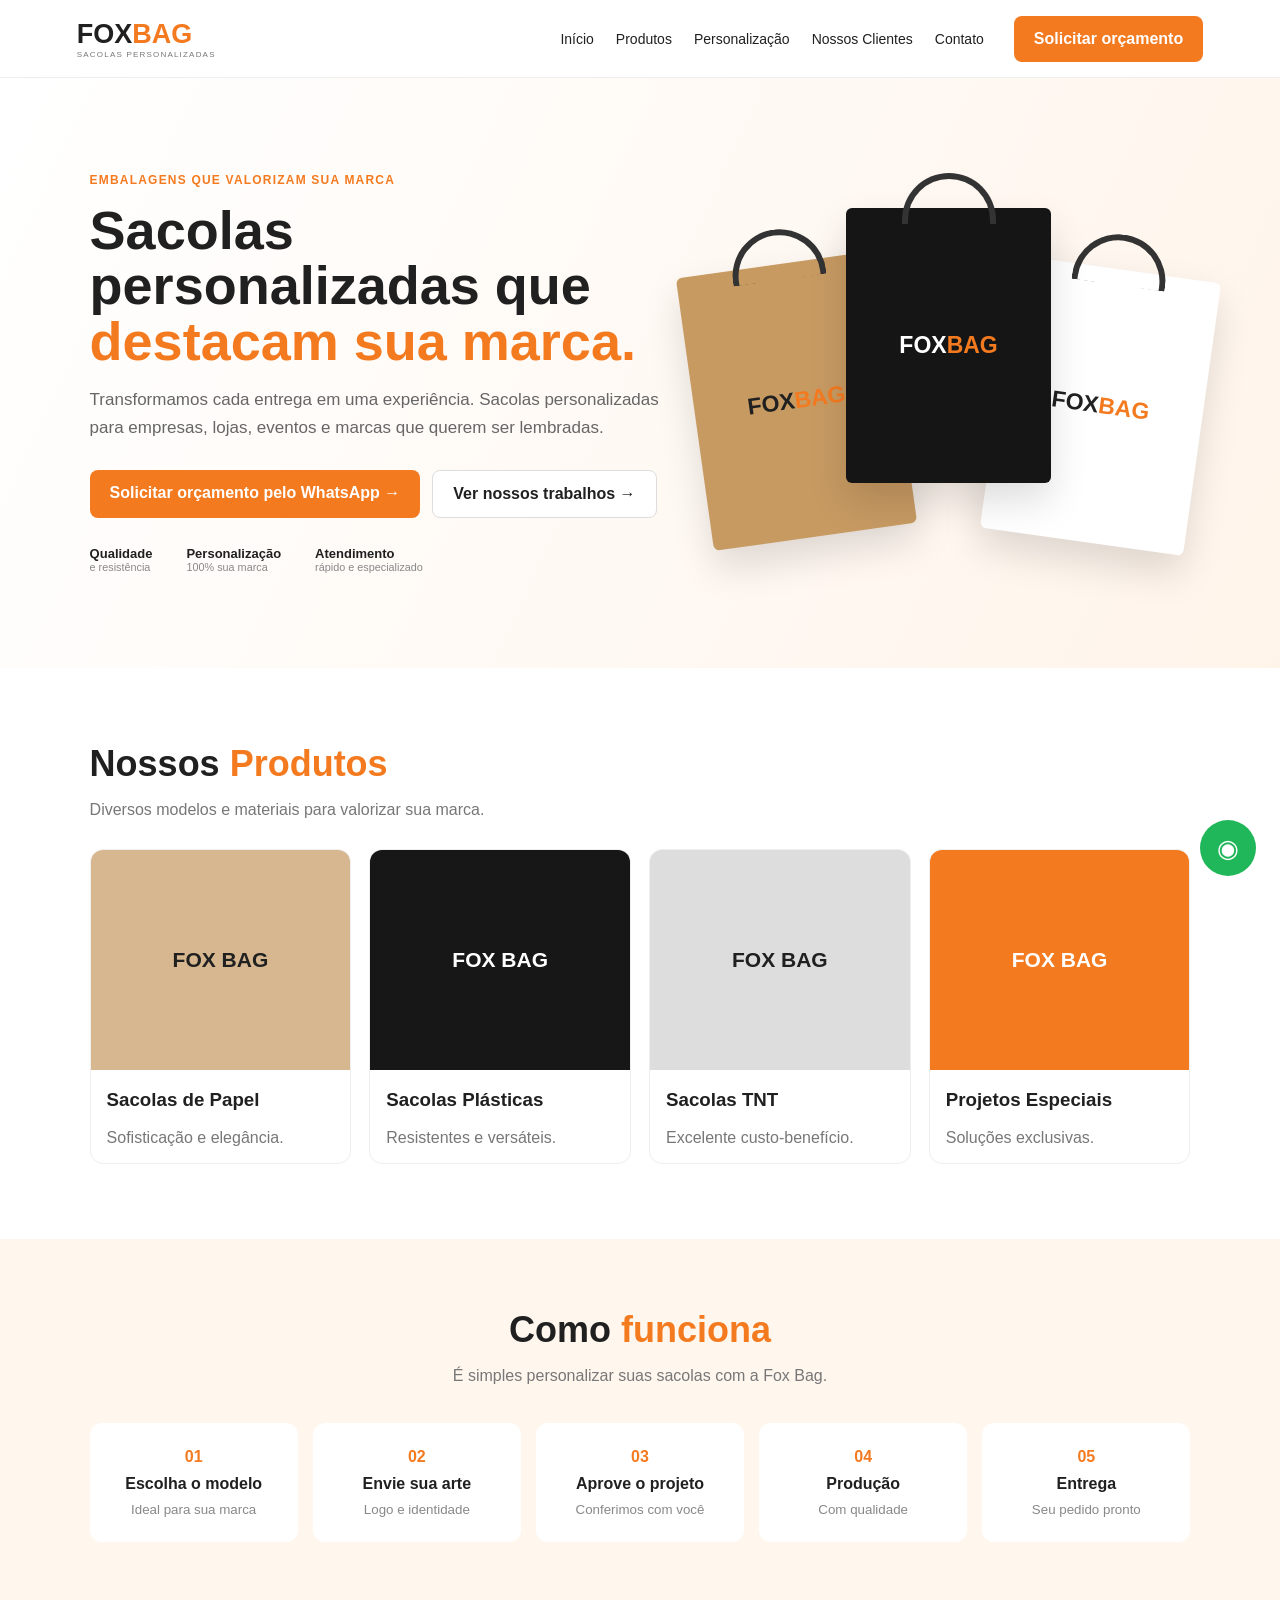
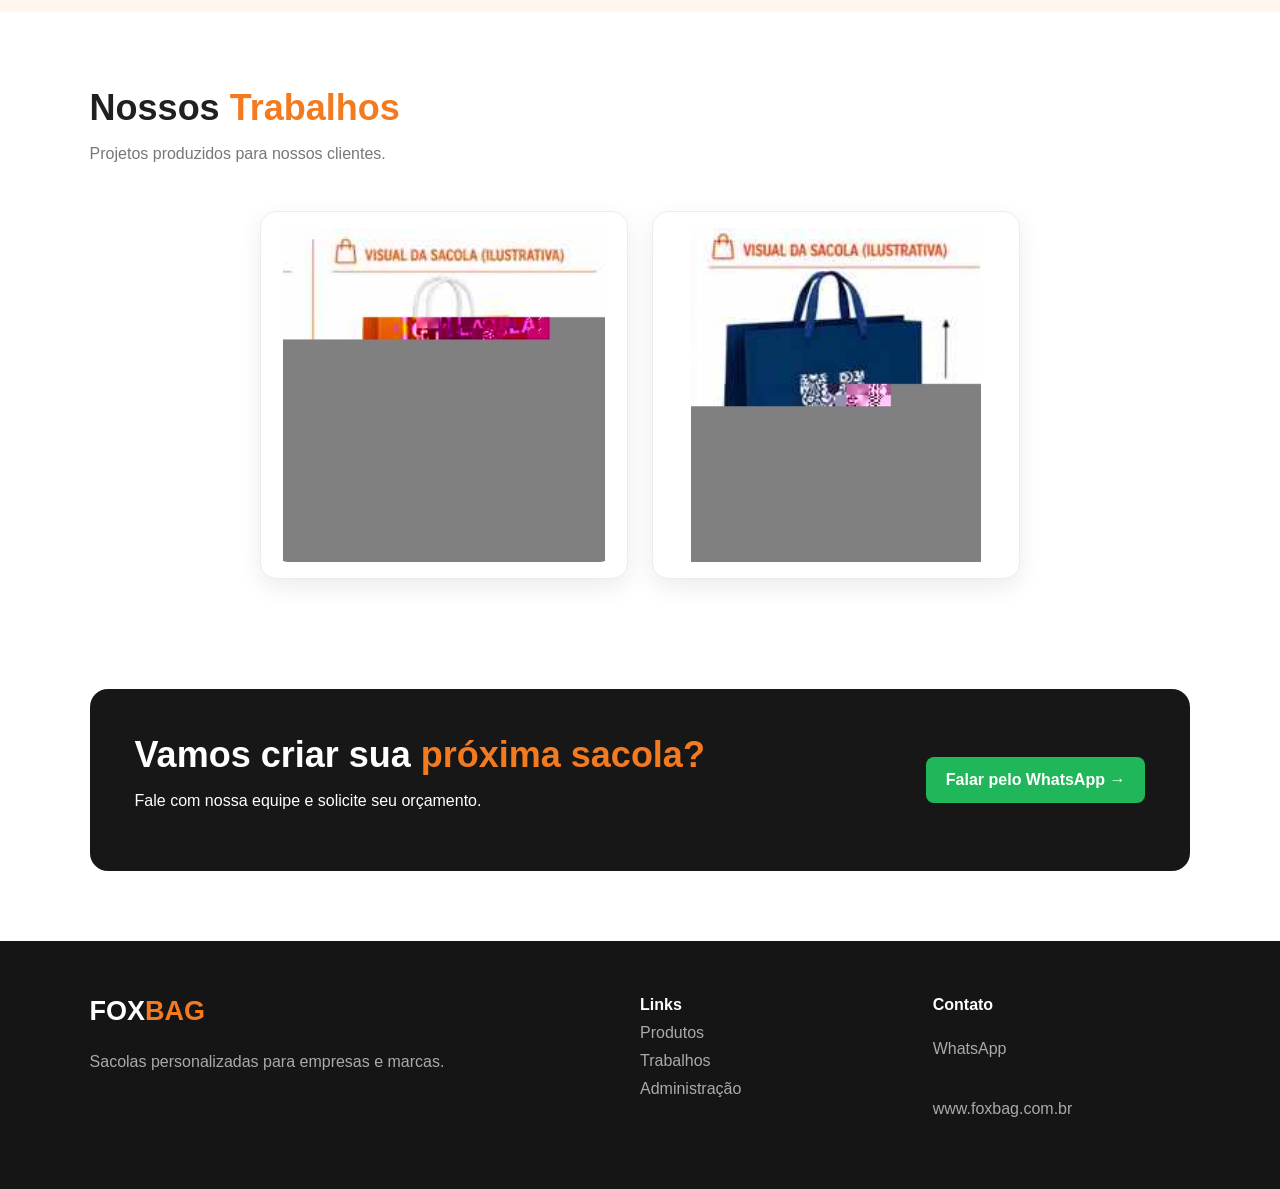
==== commit b679d629: "Refresh square portfolio cards" ====
--- a/index.html
+++ b/index.html
@@ -1 +1 @@
-<!doctype html><html lang="pt-BR"><head><meta charset="UTF-8"><meta name="viewport" content="width=device-width,initial-scale=1"><meta name="description" content="Fox Bag - Sacolas personalizadas"><title>Fox Bag | Sacolas Personalizadas</title><link rel="stylesheet" href="style.css?v=5"></head><body><header><a class="logo" href="#inicio"><b>FOX<span>BAG</span></b><small>SACOLAS PERSONALIZADAS</small></a><nav><a href="#inicio">Início</a><a href="#produtos">Produtos</a><a href="#processo">Personalização</a><a href="#portfolio">Nossos Clientes</a><a href="#contato">Contato</a></nav><a class="btn orange wa" href="#">Solicitar orçamento</a></header><main><section class="hero" id="inicio"><div><div class="eyebrow">EMBALAGENS QUE VALORIZAM SUA MARCA</div><h1>Sacolas personalizadas que <em>destacam sua marca.</em></h1><p>Transformamos cada entrega em uma experiência. Sacolas personalizadas para empresas, lojas, eventos e marcas que querem ser lembradas.</p><div class="actions"><a class="btn orange wa" href="#">Solicitar orçamento pelo WhatsApp →</a><a class="btn outline" href="#portfolio">Ver nossos trabalhos →</a></div><div class="features"><span><b>Qualidade</b><small>e resistência</small></span><span><b>Personalização</b><small>100% sua marca</small></span><span><b>Atendimento</b><small>rápido e especializado</small></span></div></div><div class="visual"><div class="bag kraft">FOX<span>BAG</span></div><div class="bag black">FOX<span>BAG</span></div><div class="bag white">FOX<span>BAG</span></div></div></section><section class="section" id="produtos"><h2>Nossos <em>Produtos</em></h2><p class="muted">Diversos modelos e materiais para valorizar sua marca.</p><div class="cards"><article><div class="product paper">FOX BAG</div><h3>Sacolas de Papel</h3><p>Sofisticação e elegância.</p></article><article><div class="product plastic">FOX BAG</div><h3>Sacolas Plásticas</h3><p>Resistentes e versáteis.</p></article><article><div class="product tnt">FOX BAG</div><h3>Sacolas TNT</h3><p>Excelente custo-benefício.</p></article><article><div class="product special">FOX BAG</div><h3>Projetos Especiais</h3><p>Soluções exclusivas.</p></article></div></section><section class="process" id="processo"><h2>Como <em>funciona</em></h2><p>É simples personalizar suas sacolas com a Fox Bag.</p><div class="steps"><div><i>01</i><b>Escolha o modelo</b><small>Ideal para sua marca</small></div><div><i>02</i><b>Envie sua arte</b><small>Logo e identidade</small></div><div><i>03</i><b>Aprove o projeto</b><small>Conferimos com você</small></div><div><i>04</i><b>Produção</b><small>Com qualidade</small></div><div><i>05</i><b>Entrega</b><small>Seu pedido pronto</small></div></div></section><section class="section" id="portfolio"><div class="title-row"><div><h2>Nossos <em>Trabalhos</em></h2><p class="muted">Projetos produzidos para nossos clientes.</p></div><input id="search" placeholder="Buscar cliente..."></div><div class="portfolio" id="works"></div></section><section class="cta"><div><h2>Vamos criar sua <em>próxima sacola?</em></h2><p>Fale com nossa equipe e solicite seu orçamento.</p></div><a class="btn green wa" href="#">Falar pelo WhatsApp →</a></section></main><footer id="contato"><div><div class="logo footer-logo"><b>FOX<span>BAG</span></b></div><p>Sacolas personalizadas para empresas e marcas.</p></div><div><b>Links</b><a href="#produtos">Produtos</a><a href="#portfolio">Trabalhos</a><a href="admin.html">Administração</a></div><div><b>Contato</b><p>WhatsApp</p><p>www.foxbag.com.br</p></div></footer><a class="float wa" href="#">◉</a><script src="script.js?v=5"></script></body></html>+<!doctype html><html lang="pt-BR"><head><meta charset="UTF-8"><meta name="viewport" content="width=device-width,initial-scale=1"><meta name="description" content="Fox Bag - Sacolas personalizadas"><title>Fox Bag | Sacolas Personalizadas</title><link rel="stylesheet" href="style.css?v=6"></head><body><header><a class="logo" href="#inicio"><b>FOX<span>BAG</span></b><small>SACOLAS PERSONALIZADAS</small></a><nav><a href="#inicio">Início</a><a href="#produtos">Produtos</a><a href="#processo">Personalização</a><a href="#portfolio">Nossos Clientes</a><a href="#contato">Contato</a></nav><a class="btn orange wa" href="#">Solicitar orçamento</a></header><main><section class="hero" id="inicio"><div><div class="eyebrow">EMBALAGENS QUE VALORIZAM SUA MARCA</div><h1>Sacolas personalizadas que <em>destacam sua marca.</em></h1><p>Transformamos cada entrega em uma experiência. Sacolas personalizadas para empresas, lojas, eventos e marcas que querem ser lembradas.</p><div class="actions"><a class="btn orange wa" href="#">Solicitar orçamento pelo WhatsApp →</a><a class="btn outline" href="#portfolio">Ver nossos trabalhos →</a></div><div class="features"><span><b>Qualidade</b><small>e resistência</small></span><span><b>Personalização</b><small>100% sua marca</small></span><span><b>Atendimento</b><small>rápido e especializado</small></span></div></div><div class="visual"><div class="bag kraft">FOX<span>BAG</span></div><div class="bag black">FOX<span>BAG</span></div><div class="bag white">FOX<span>BAG</span></div></div></section><section class="section" id="produtos"><h2>Nossos <em>Produtos</em></h2><p class="muted">Diversos modelos e materiais para valorizar sua marca.</p><div class="cards"><article><div class="product paper">FOX BAG</div><h3>Sacolas de Papel</h3><p>Sofisticação e elegância.</p></article><article><div class="product plastic">FOX BAG</div><h3>Sacolas Plásticas</h3><p>Resistentes e versáteis.</p></article><article><div class="product tnt">FOX BAG</div><h3>Sacolas TNT</h3><p>Excelente custo-benefício.</p></article><article><div class="product special">FOX BAG</div><h3>Projetos Especiais</h3><p>Soluções exclusivas.</p></article></div></section><section class="process" id="processo"><h2>Como <em>funciona</em></h2><p>É simples personalizar suas sacolas com a Fox Bag.</p><div class="steps"><div><i>01</i><b>Escolha o modelo</b><small>Ideal para sua marca</small></div><div><i>02</i><b>Envie sua arte</b><small>Logo e identidade</small></div><div><i>03</i><b>Aprove o projeto</b><small>Conferimos com você</small></div><div><i>04</i><b>Produção</b><small>Com qualidade</small></div><div><i>05</i><b>Entrega</b><small>Seu pedido pronto</small></div></div></section><section class="section" id="portfolio"><div class="title-row"><div><h2>Nossos <em>Trabalhos</em></h2><p class="muted">Projetos produzidos para nossos clientes.</p></div><input id="search" placeholder="Buscar cliente..."></div><div class="portfolio" id="works"></div></section><section class="cta"><div><h2>Vamos criar sua <em>próxima sacola?</em></h2><p>Fale com nossa equipe e solicite seu orçamento.</p></div><a class="btn green wa" href="#">Falar pelo WhatsApp →</a></section></main><footer id="contato"><div><div class="logo footer-logo"><b>FOX<span>BAG</span></b></div><p>Sacolas personalizadas para empresas e marcas.</p></div><div><b>Links</b><a href="#produtos">Produtos</a><a href="#portfolio">Trabalhos</a><a href="admin.html">Administração</a></div><div><b>Contato</b><p>WhatsApp</p><p>www.foxbag.com.br</p></div></footer><a class="float wa" href="#">◉</a><script src="script.js?v=6"></script></body></html>
--- a/style.css
+++ b/style.css
@@ -12,3 +12,9 @@
 .clean-card:nth-child(1) img{width:145%!important;height:145%!important;transform:translate(-1%,-2%)!important;object-position:center center!important}
 .clean-card:nth-child(2) img{width:140%!important;height:140%!important;transform:translate(0,-1%)!important;object-position:center center!important}
 @media(max-width:700px){.portfolio{grid-template-columns:1fr!important;max-width:430px!important}.clean-card{height:500px!important}}
+
+/* Portfolio stable square cards v6 */
+.portfolio{display:grid!important;grid-template-columns:repeat(2,minmax(0,1fr))!important;max-width:760px!important;margin:32px auto 0!important;gap:24px!important}
+.work.work-photo.clean-card{width:100%!important;height:auto!important;aspect-ratio:1/1!important;min-height:0!important;padding:16px!important;background:#fff!important;border:1px solid #ececec!important;border-radius:16px!important;overflow:hidden!important;box-shadow:0 8px 24px rgba(0,0,0,.08)!important;display:flex!important;align-items:center!important;justify-content:center!important}
+.work.work-photo.clean-card img,.work.work-photo.clean-card:nth-child(1) img,.work.work-photo.clean-card:nth-child(2) img{width:100%!important;height:100%!important;max-width:100%!important;max-height:100%!important;transform:none!important;object-fit:contain!important;object-position:center!important;border-radius:10px!important;box-shadow:none!important;display:block!important}
+@media(max-width:700px){.portfolio{grid-template-columns:1fr!important;max-width:380px!important}.work.work-photo.clean-card{aspect-ratio:1/1!important;height:auto!important}}
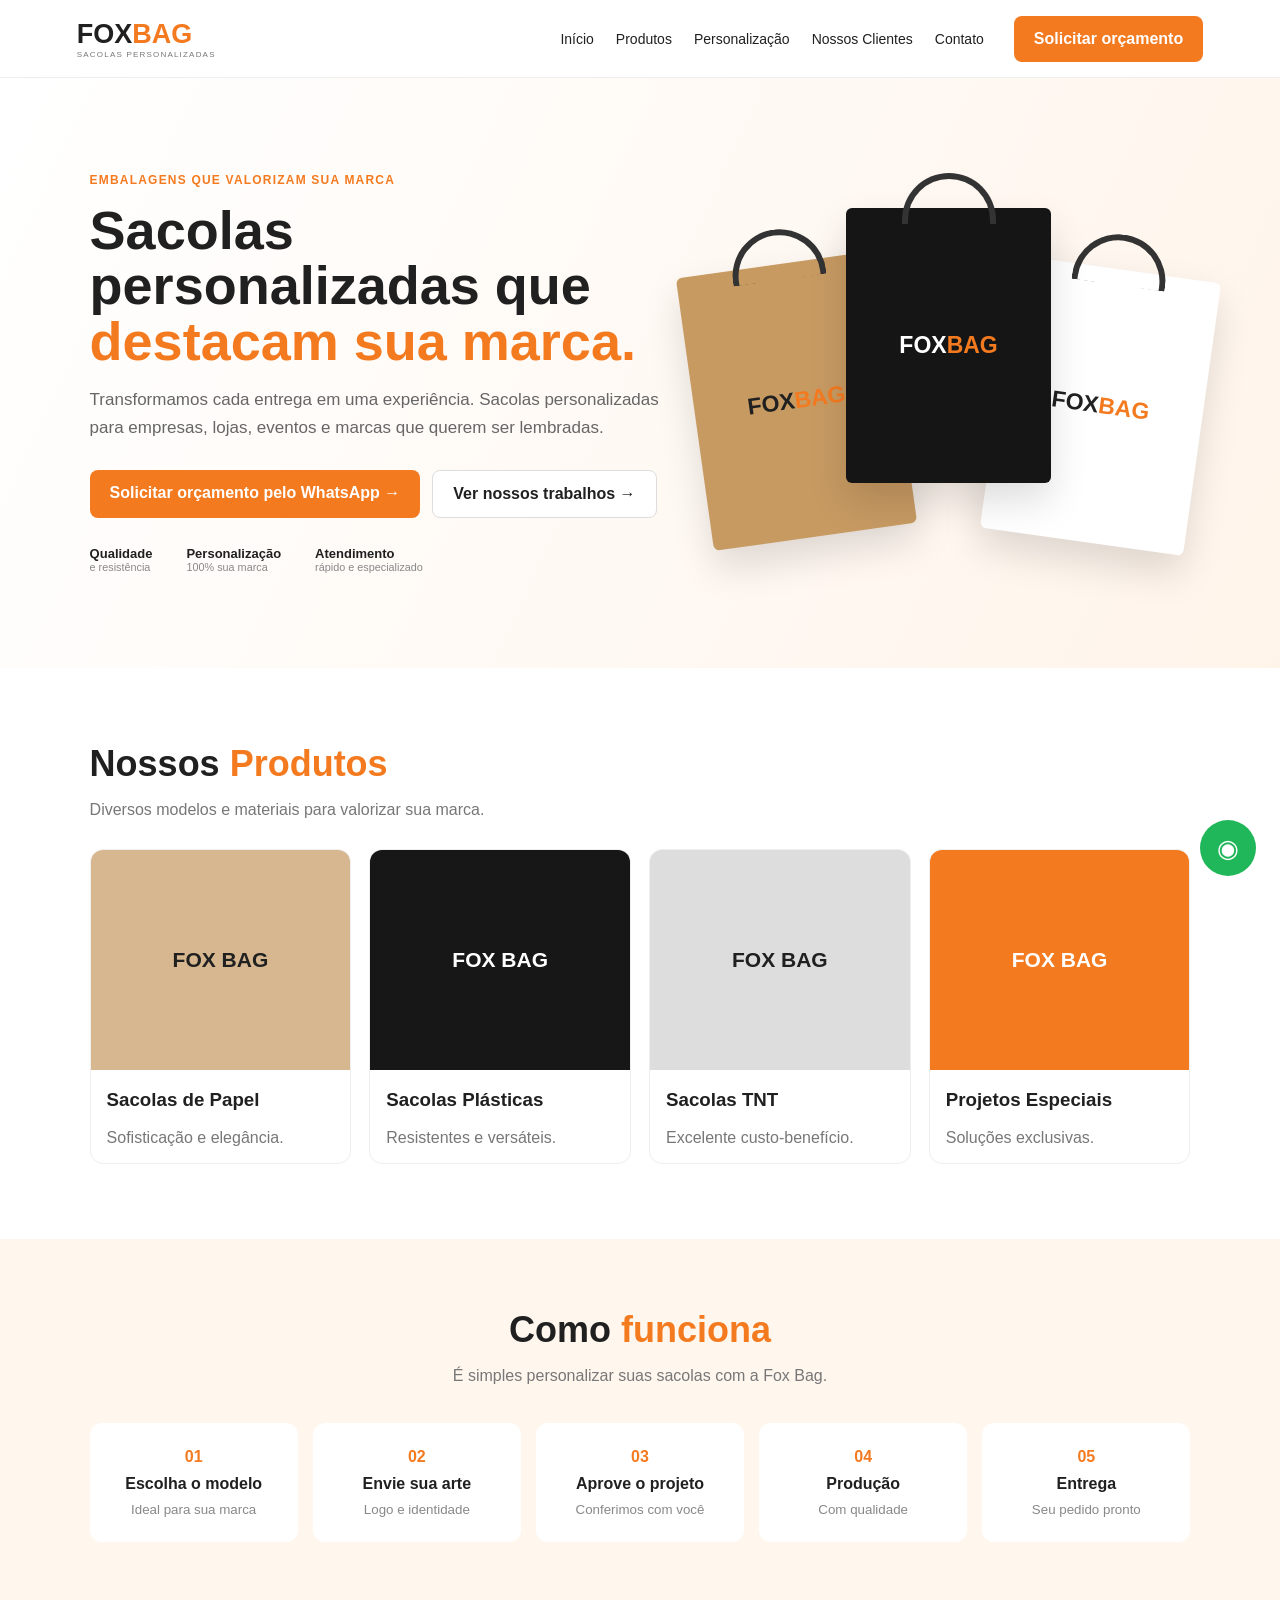
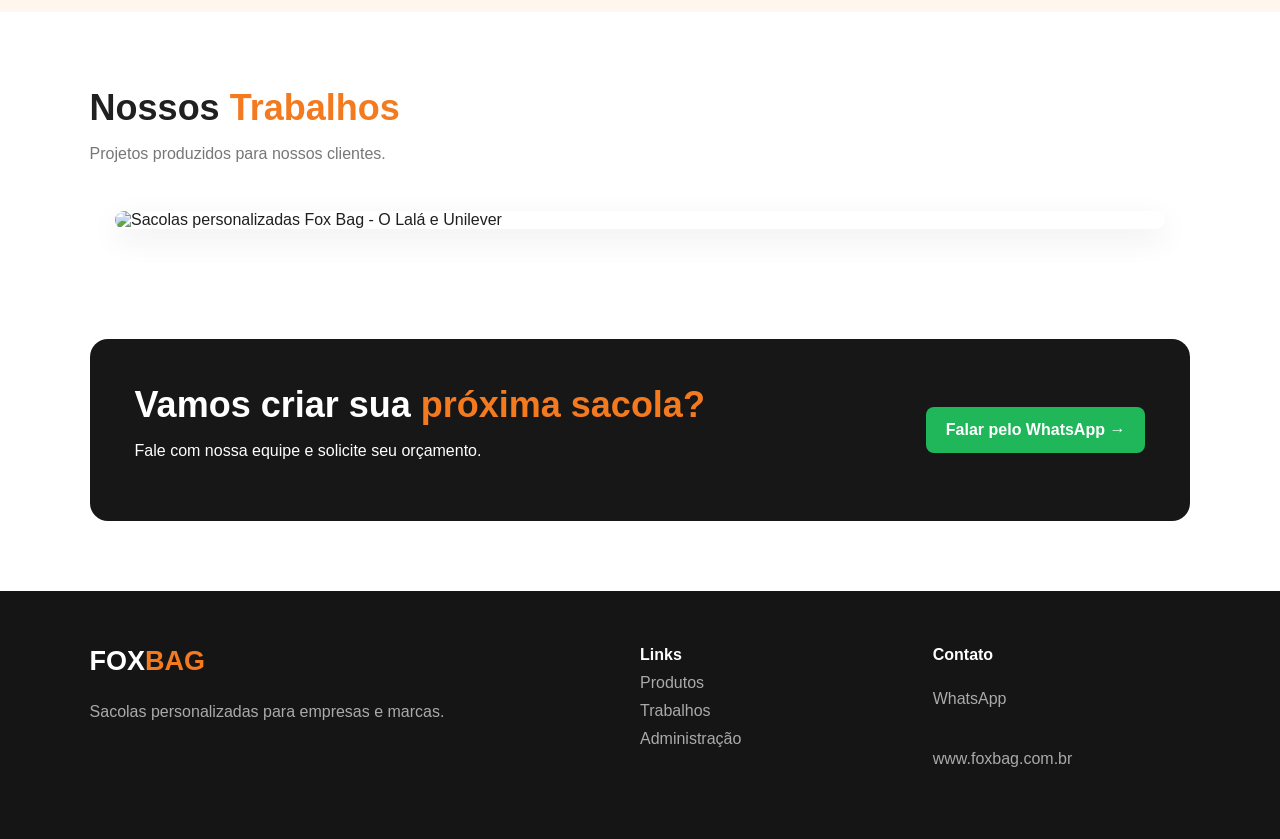
==== commit 534edcdc: "Refresh clean portfolio assets" ====
--- a/index.html
+++ b/index.html
@@ -1 +1 @@
-<!doctype html><html lang="pt-BR"><head><meta charset="UTF-8"><meta name="viewport" content="width=device-width,initial-scale=1"><meta name="description" content="Fox Bag - Sacolas personalizadas"><title>Fox Bag | Sacolas Personalizadas</title><link rel="stylesheet" href="style.css?v=6"></head><body><header><a class="logo" href="#inicio"><b>FOX<span>BAG</span></b><small>SACOLAS PERSONALIZADAS</small></a><nav><a href="#inicio">Início</a><a href="#produtos">Produtos</a><a href="#processo">Personalização</a><a href="#portfolio">Nossos Clientes</a><a href="#contato">Contato</a></nav><a class="btn orange wa" href="#">Solicitar orçamento</a></header><main><section class="hero" id="inicio"><div><div class="eyebrow">EMBALAGENS QUE VALORIZAM SUA MARCA</div><h1>Sacolas personalizadas que <em>destacam sua marca.</em></h1><p>Transformamos cada entrega em uma experiência. Sacolas personalizadas para empresas, lojas, eventos e marcas que querem ser lembradas.</p><div class="actions"><a class="btn orange wa" href="#">Solicitar orçamento pelo WhatsApp →</a><a class="btn outline" href="#portfolio">Ver nossos trabalhos →</a></div><div class="features"><span><b>Qualidade</b><small>e resistência</small></span><span><b>Personalização</b><small>100% sua marca</small></span><span><b>Atendimento</b><small>rápido e especializado</small></span></div></div><div class="visual"><div class="bag kraft">FOX<span>BAG</span></div><div class="bag black">FOX<span>BAG</span></div><div class="bag white">FOX<span>BAG</span></div></div></section><section class="section" id="produtos"><h2>Nossos <em>Produtos</em></h2><p class="muted">Diversos modelos e materiais para valorizar sua marca.</p><div class="cards"><article><div class="product paper">FOX BAG</div><h3>Sacolas de Papel</h3><p>Sofisticação e elegância.</p></article><article><div class="product plastic">FOX BAG</div><h3>Sacolas Plásticas</h3><p>Resistentes e versáteis.</p></article><article><div class="product tnt">FOX BAG</div><h3>Sacolas TNT</h3><p>Excelente custo-benefício.</p></article><article><div class="product special">FOX BAG</div><h3>Projetos Especiais</h3><p>Soluções exclusivas.</p></article></div></section><section class="process" id="processo"><h2>Como <em>funciona</em></h2><p>É simples personalizar suas sacolas com a Fox Bag.</p><div class="steps"><div><i>01</i><b>Escolha o modelo</b><small>Ideal para sua marca</small></div><div><i>02</i><b>Envie sua arte</b><small>Logo e identidade</small></div><div><i>03</i><b>Aprove o projeto</b><small>Conferimos com você</small></div><div><i>04</i><b>Produção</b><small>Com qualidade</small></div><div><i>05</i><b>Entrega</b><small>Seu pedido pronto</small></div></div></section><section class="section" id="portfolio"><div class="title-row"><div><h2>Nossos <em>Trabalhos</em></h2><p class="muted">Projetos produzidos para nossos clientes.</p></div><input id="search" placeholder="Buscar cliente..."></div><div class="portfolio" id="works"></div></section><section class="cta"><div><h2>Vamos criar sua <em>próxima sacola?</em></h2><p>Fale com nossa equipe e solicite seu orçamento.</p></div><a class="btn green wa" href="#">Falar pelo WhatsApp →</a></section></main><footer id="contato"><div><div class="logo footer-logo"><b>FOX<span>BAG</span></b></div><p>Sacolas personalizadas para empresas e marcas.</p></div><div><b>Links</b><a href="#produtos">Produtos</a><a href="#portfolio">Trabalhos</a><a href="admin.html">Administração</a></div><div><b>Contato</b><p>WhatsApp</p><p>www.foxbag.com.br</p></div></footer><a class="float wa" href="#">◉</a><script src="script.js?v=6"></script></body></html>+<!doctype html><html lang="pt-BR"><head><meta charset="UTF-8"><meta name="viewport" content="width=device-width,initial-scale=1"><meta name="description" content="Fox Bag - Sacolas personalizadas"><title>Fox Bag | Sacolas Personalizadas</title><link rel="stylesheet" href="style.css?v=7"></head><body><header><a class="logo" href="#inicio"><b>FOX<span>BAG</span></b><small>SACOLAS PERSONALIZADAS</small></a><nav><a href="#inicio">Início</a><a href="#produtos">Produtos</a><a href="#processo">Personalização</a><a href="#portfolio">Nossos Clientes</a><a href="#contato">Contato</a></nav><a class="btn orange wa" href="#">Solicitar orçamento</a></header><main><section class="hero" id="inicio"><div><div class="eyebrow">EMBALAGENS QUE VALORIZAM SUA MARCA</div><h1>Sacolas personalizadas que <em>destacam sua marca.</em></h1><p>Transformamos cada entrega em uma experiência. Sacolas personalizadas para empresas, lojas, eventos e marcas que querem ser lembradas.</p><div class="actions"><a class="btn orange wa" href="#">Solicitar orçamento pelo WhatsApp →</a><a class="btn outline" href="#portfolio">Ver nossos trabalhos →</a></div><div class="features"><span><b>Qualidade</b><small>e resistência</small></span><span><b>Personalização</b><small>100% sua marca</small></span><span><b>Atendimento</b><small>rápido e especializado</small></span></div></div><div class="visual"><div class="bag kraft">FOX<span>BAG</span></div><div class="bag black">FOX<span>BAG</span></div><div class="bag white">FOX<span>BAG</span></div></div></section><section class="section" id="produtos"><h2>Nossos <em>Produtos</em></h2><p class="muted">Diversos modelos e materiais para valorizar sua marca.</p><div class="cards"><article><div class="product paper">FOX BAG</div><h3>Sacolas de Papel</h3><p>Sofisticação e elegância.</p></article><article><div class="product plastic">FOX BAG</div><h3>Sacolas Plásticas</h3><p>Resistentes e versáteis.</p></article><article><div class="product tnt">FOX BAG</div><h3>Sacolas TNT</h3><p>Excelente custo-benefício.</p></article><article><div class="product special">FOX BAG</div><h3>Projetos Especiais</h3><p>Soluções exclusivas.</p></article></div></section><section class="process" id="processo"><h2>Como <em>funciona</em></h2><p>É simples personalizar suas sacolas com a Fox Bag.</p><div class="steps"><div><i>01</i><b>Escolha o modelo</b><small>Ideal para sua marca</small></div><div><i>02</i><b>Envie sua arte</b><small>Logo e identidade</small></div><div><i>03</i><b>Aprove o projeto</b><small>Conferimos com você</small></div><div><i>04</i><b>Produção</b><small>Com qualidade</small></div><div><i>05</i><b>Entrega</b><small>Seu pedido pronto</small></div></div></section><section class="section" id="portfolio"><div class="title-row"><div><h2>Nossos <em>Trabalhos</em></h2><p class="muted">Projetos produzidos para nossos clientes.</p></div><input id="search" placeholder="Buscar cliente..."></div><div class="portfolio" id="works"></div></section><section class="cta"><div><h2>Vamos criar sua <em>próxima sacola?</em></h2><p>Fale com nossa equipe e solicite seu orçamento.</p></div><a class="btn green wa" href="#">Falar pelo WhatsApp →</a></section></main><footer id="contato"><div><div class="logo footer-logo"><b>FOX<span>BAG</span></b></div><p>Sacolas personalizadas para empresas e marcas.</p></div><div><b>Links</b><a href="#produtos">Produtos</a><a href="#portfolio">Trabalhos</a><a href="admin.html">Administração</a></div><div><b>Contato</b><p>WhatsApp</p><p>www.foxbag.com.br</p></div></footer><a class="float wa" href="#">◉</a><script src="script.js?v=7"></script></body></html>
--- a/style.css
+++ b/style.css
@@ -18,3 +18,6 @@
 .work.work-photo.clean-card{width:100%!important;height:auto!important;aspect-ratio:1/1!important;min-height:0!important;padding:16px!important;background:#fff!important;border:1px solid #ececec!important;border-radius:16px!important;overflow:hidden!important;box-shadow:0 8px 24px rgba(0,0,0,.08)!important;display:flex!important;align-items:center!important;justify-content:center!important}
 .work.work-photo.clean-card img,.work.work-photo.clean-card:nth-child(1) img,.work.work-photo.clean-card:nth-child(2) img{width:100%!important;height:100%!important;max-width:100%!important;max-height:100%!important;transform:none!important;object-fit:contain!important;object-position:center!important;border-radius:10px!important;box-shadow:none!important;display:block!important}
 @media(max-width:700px){.portfolio{grid-template-columns:1fr!important;max-width:380px!important}.work.work-photo.clean-card{aspect-ratio:1/1!important;height:auto!important}}
+
+/* Clean portfolio showcase v7 */
+.portfolio{display:block!important;max-width:1050px!important;margin:32px auto 0!important}.portfolio-showcase{width:100%;background:#fff;border-radius:18px;overflow:hidden;box-shadow:0 10px 30px rgba(0,0,0,.08)}.portfolio-showcase img{display:block;width:100%;height:auto;object-fit:contain}
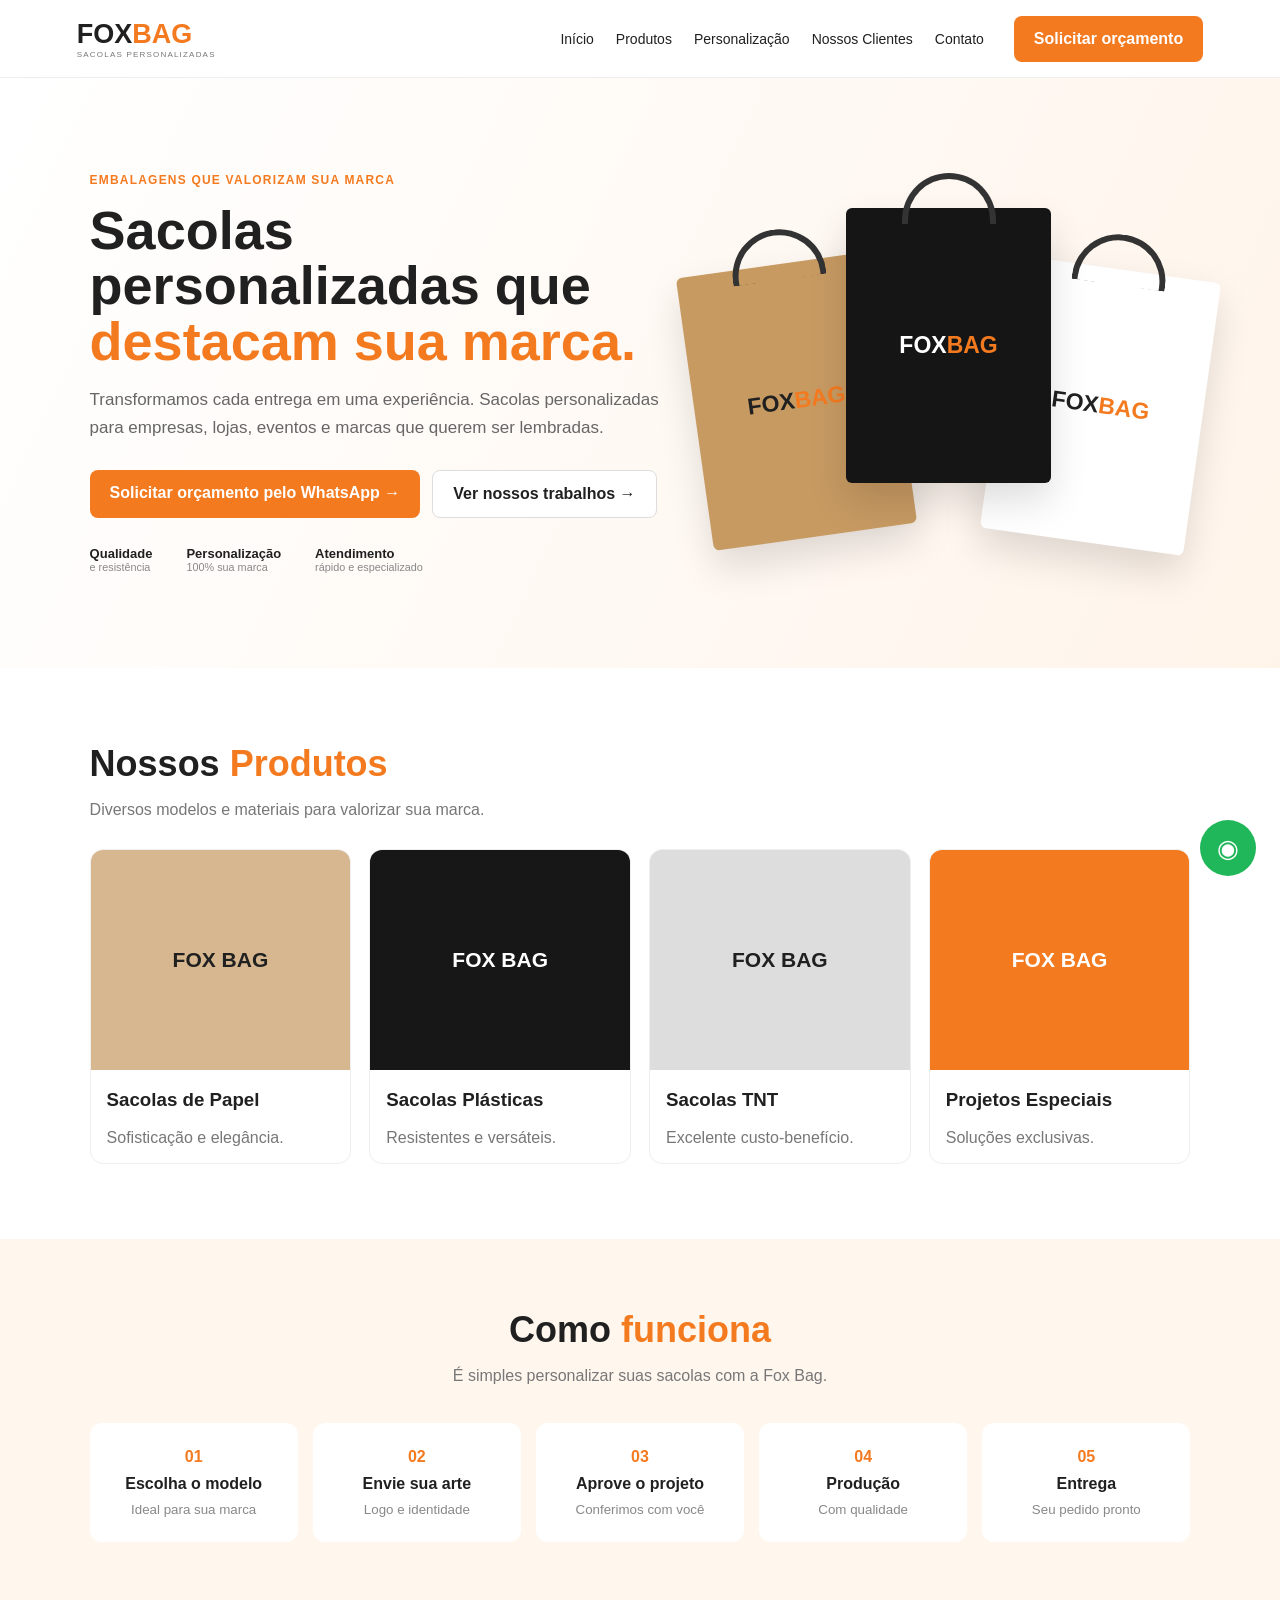
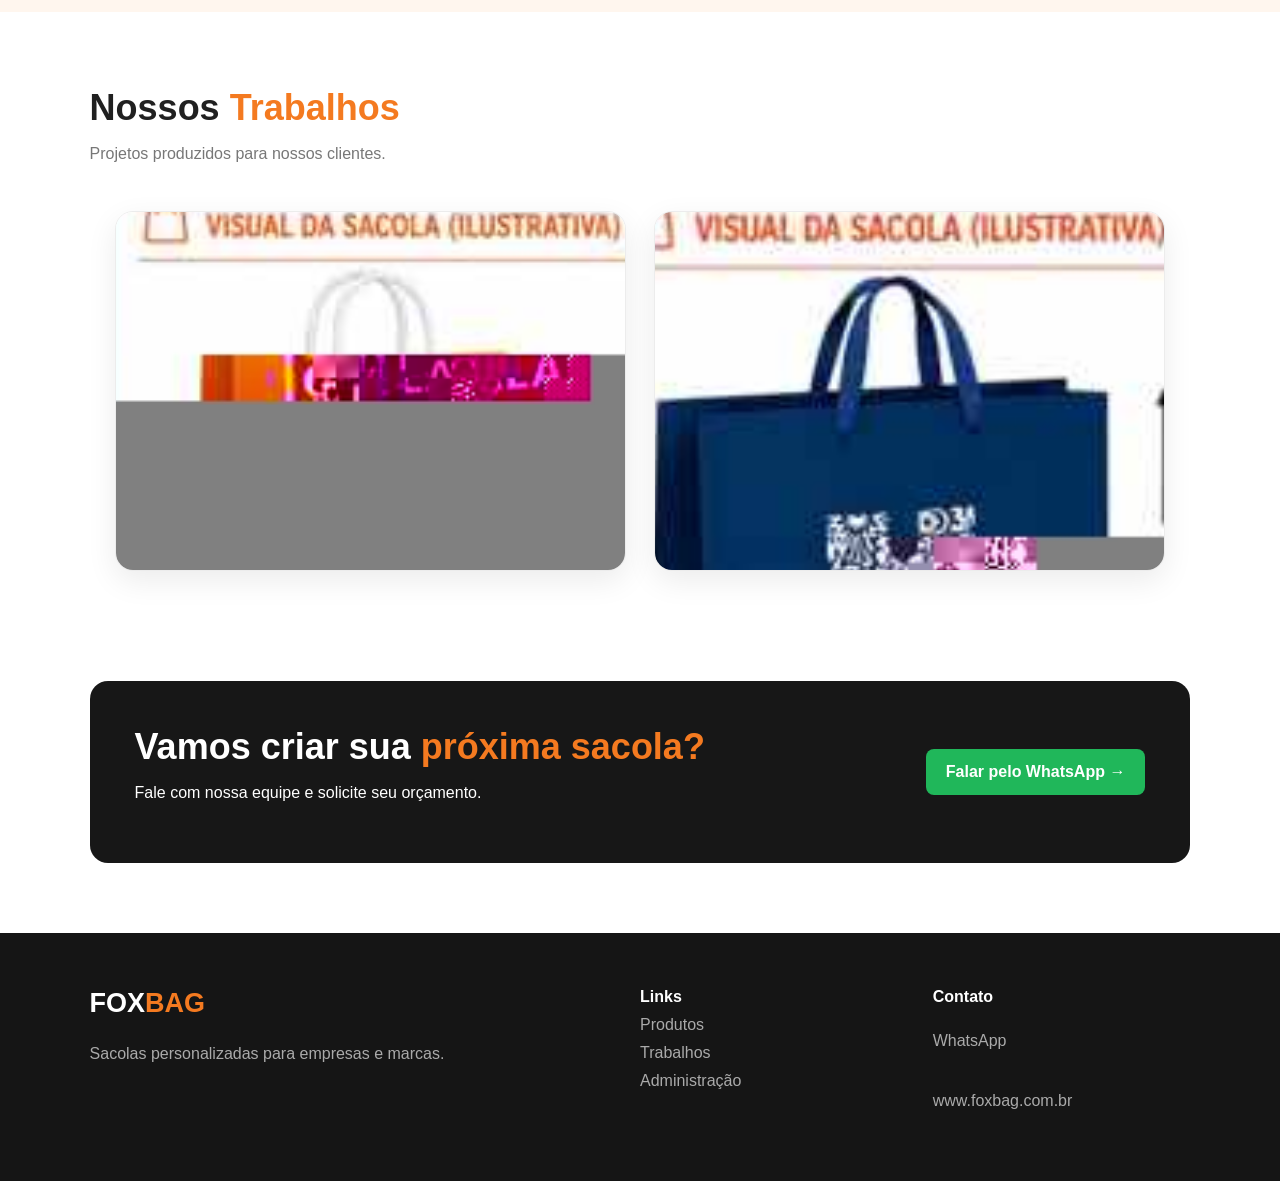
==== commit d1c818dd: "Refresh portfolio v9" ====
--- a/index.html
+++ b/index.html
@@ -1 +1 @@
-<!doctype html><html lang="pt-BR"><head><meta charset="UTF-8"><meta name="viewport" content="width=device-width,initial-scale=1"><meta name="description" content="Fox Bag - Sacolas personalizadas"><title>Fox Bag | Sacolas Personalizadas</title><link rel="stylesheet" href="style.css?v=7"></head><body><header><a class="logo" href="#inicio"><b>FOX<span>BAG</span></b><small>SACOLAS PERSONALIZADAS</small></a><nav><a href="#inicio">Início</a><a href="#produtos">Produtos</a><a href="#processo">Personalização</a><a href="#portfolio">Nossos Clientes</a><a href="#contato">Contato</a></nav><a class="btn orange wa" href="#">Solicitar orçamento</a></header><main><section class="hero" id="inicio"><div><div class="eyebrow">EMBALAGENS QUE VALORIZAM SUA MARCA</div><h1>Sacolas personalizadas que <em>destacam sua marca.</em></h1><p>Transformamos cada entrega em uma experiência. Sacolas personalizadas para empresas, lojas, eventos e marcas que querem ser lembradas.</p><div class="actions"><a class="btn orange wa" href="#">Solicitar orçamento pelo WhatsApp →</a><a class="btn outline" href="#portfolio">Ver nossos trabalhos →</a></div><div class="features"><span><b>Qualidade</b><small>e resistência</small></span><span><b>Personalização</b><small>100% sua marca</small></span><span><b>Atendimento</b><small>rápido e especializado</small></span></div></div><div class="visual"><div class="bag kraft">FOX<span>BAG</span></div><div class="bag black">FOX<span>BAG</span></div><div class="bag white">FOX<span>BAG</span></div></div></section><section class="section" id="produtos"><h2>Nossos <em>Produtos</em></h2><p class="muted">Diversos modelos e materiais para valorizar sua marca.</p><div class="cards"><article><div class="product paper">FOX BAG</div><h3>Sacolas de Papel</h3><p>Sofisticação e elegância.</p></article><article><div class="product plastic">FOX BAG</div><h3>Sacolas Plásticas</h3><p>Resistentes e versáteis.</p></article><article><div class="product tnt">FOX BAG</div><h3>Sacolas TNT</h3><p>Excelente custo-benefício.</p></article><article><div class="product special">FOX BAG</div><h3>Projetos Especiais</h3><p>Soluções exclusivas.</p></article></div></section><section class="process" id="processo"><h2>Como <em>funciona</em></h2><p>É simples personalizar suas sacolas com a Fox Bag.</p><div class="steps"><div><i>01</i><b>Escolha o modelo</b><small>Ideal para sua marca</small></div><div><i>02</i><b>Envie sua arte</b><small>Logo e identidade</small></div><div><i>03</i><b>Aprove o projeto</b><small>Conferimos com você</small></div><div><i>04</i><b>Produção</b><small>Com qualidade</small></div><div><i>05</i><b>Entrega</b><small>Seu pedido pronto</small></div></div></section><section class="section" id="portfolio"><div class="title-row"><div><h2>Nossos <em>Trabalhos</em></h2><p class="muted">Projetos produzidos para nossos clientes.</p></div><input id="search" placeholder="Buscar cliente..."></div><div class="portfolio" id="works"></div></section><section class="cta"><div><h2>Vamos criar sua <em>próxima sacola?</em></h2><p>Fale com nossa equipe e solicite seu orçamento.</p></div><a class="btn green wa" href="#">Falar pelo WhatsApp →</a></section></main><footer id="contato"><div><div class="logo footer-logo"><b>FOX<span>BAG</span></b></div><p>Sacolas personalizadas para empresas e marcas.</p></div><div><b>Links</b><a href="#produtos">Produtos</a><a href="#portfolio">Trabalhos</a><a href="admin.html">Administração</a></div><div><b>Contato</b><p>WhatsApp</p><p>www.foxbag.com.br</p></div></footer><a class="float wa" href="#">◉</a><script src="script.js?v=7"></script></body></html>+<!doctype html><html lang="pt-BR"><head><meta charset="UTF-8"><meta name="viewport" content="width=device-width,initial-scale=1"><meta name="description" content="Fox Bag - Sacolas personalizadas"><title>Fox Bag | Sacolas Personalizadas</title><link rel="stylesheet" href="style.css?v=9"></head><body><header><a class="logo" href="#inicio"><b>FOX<span>BAG</span></b><small>SACOLAS PERSONALIZADAS</small></a><nav><a href="#inicio">Início</a><a href="#produtos">Produtos</a><a href="#processo">Personalização</a><a href="#portfolio">Nossos Clientes</a><a href="#contato">Contato</a></nav><a class="btn orange wa" href="#">Solicitar orçamento</a></header><main><section class="hero" id="inicio"><div><div class="eyebrow">EMBALAGENS QUE VALORIZAM SUA MARCA</div><h1>Sacolas personalizadas que <em>destacam sua marca.</em></h1><p>Transformamos cada entrega em uma experiência. Sacolas personalizadas para empresas, lojas, eventos e marcas que querem ser lembradas.</p><div class="actions"><a class="btn orange wa" href="#">Solicitar orçamento pelo WhatsApp →</a><a class="btn outline" href="#portfolio">Ver nossos trabalhos →</a></div><div class="features"><span><b>Qualidade</b><small>e resistência</small></span><span><b>Personalização</b><small>100% sua marca</small></span><span><b>Atendimento</b><small>rápido e especializado</small></span></div></div><div class="visual"><div class="bag kraft">FOX<span>BAG</span></div><div class="bag black">FOX<span>BAG</span></div><div class="bag white">FOX<span>BAG</span></div></div></section><section class="section" id="produtos"><h2>Nossos <em>Produtos</em></h2><p class="muted">Diversos modelos e materiais para valorizar sua marca.</p><div class="cards"><article><div class="product paper">FOX BAG</div><h3>Sacolas de Papel</h3><p>Sofisticação e elegância.</p></article><article><div class="product plastic">FOX BAG</div><h3>Sacolas Plásticas</h3><p>Resistentes e versáteis.</p></article><article><div class="product tnt">FOX BAG</div><h3>Sacolas TNT</h3><p>Excelente custo-benefício.</p></article><article><div class="product special">FOX BAG</div><h3>Projetos Especiais</h3><p>Soluções exclusivas.</p></article></div></section><section class="process" id="processo"><h2>Como <em>funciona</em></h2><p>É simples personalizar suas sacolas com a Fox Bag.</p><div class="steps"><div><i>01</i><b>Escolha o modelo</b><small>Ideal para sua marca</small></div><div><i>02</i><b>Envie sua arte</b><small>Logo e identidade</small></div><div><i>03</i><b>Aprove o projeto</b><small>Conferimos com você</small></div><div><i>04</i><b>Produção</b><small>Com qualidade</small></div><div><i>05</i><b>Entrega</b><small>Seu pedido pronto</small></div></div></section><section class="section" id="portfolio"><div class="title-row"><div><h2>Nossos <em>Trabalhos</em></h2><p class="muted">Projetos produzidos para nossos clientes.</p></div><input id="search" placeholder="Buscar cliente..."></div><div class="portfolio" id="works"></div></section><section class="cta"><div><h2>Vamos criar sua <em>próxima sacola?</em></h2><p>Fale com nossa equipe e solicite seu orçamento.</p></div><a class="btn green wa" href="#">Falar pelo WhatsApp →</a></section></main><footer id="contato"><div><div class="logo footer-logo"><b>FOX<span>BAG</span></b></div><p>Sacolas personalizadas para empresas e marcas.</p></div><div><b>Links</b><a href="#produtos">Produtos</a><a href="#portfolio">Trabalhos</a><a href="admin.html">Administração</a></div><div><b>Contato</b><p>WhatsApp</p><p>www.foxbag.com.br</p></div></footer><a class="float wa" href="#">◉</a><script src="script.js?v=9"></script></body></html>
--- a/style.css
+++ b/style.css
@@ -21,3 +21,13 @@
 
 /* Clean portfolio showcase v7 */
 .portfolio{display:block!important;max-width:1050px!important;margin:32px auto 0!important}.portfolio-showcase{width:100%;background:#fff;border-radius:18px;overflow:hidden;box-shadow:0 10px 30px rgba(0,0,0,.08)}.portfolio-showcase img{display:block;width:100%;height:auto;object-fit:contain}
+
+/* Portfolio final v9 — two clean square cards */
+.portfolio{display:grid!important;grid-template-columns:repeat(2,minmax(0,1fr))!important;max-width:1050px!important;margin:32px auto 0!important;gap:28px!important}
+.portfolio-showcase{display:none!important}
+.work.clean-product{aspect-ratio:1/1!important;width:100%!important;min-height:0!important;padding:0!important;border:1px solid #ececec!important;border-radius:18px!important;background:#fff!important;overflow:hidden!important;box-shadow:0 10px 30px rgba(0,0,0,.08)!important}
+.clean-product .crop{position:relative;width:100%;height:100%;overflow:hidden;background:#fff}
+.clean-product img{position:absolute!important;max-width:none!important;border-radius:0!important;box-shadow:none!important;display:block!important}
+.crop-lala img{width:132%!important;height:auto!important;left:-16%!important;top:-12%!important}
+.crop-unilever img{width:132%!important;height:auto!important;left:-16%!important;top:-10%!important}
+@media(max-width:700px){.portfolio{grid-template-columns:1fr!important;max-width:500px!important;gap:20px!important}}
